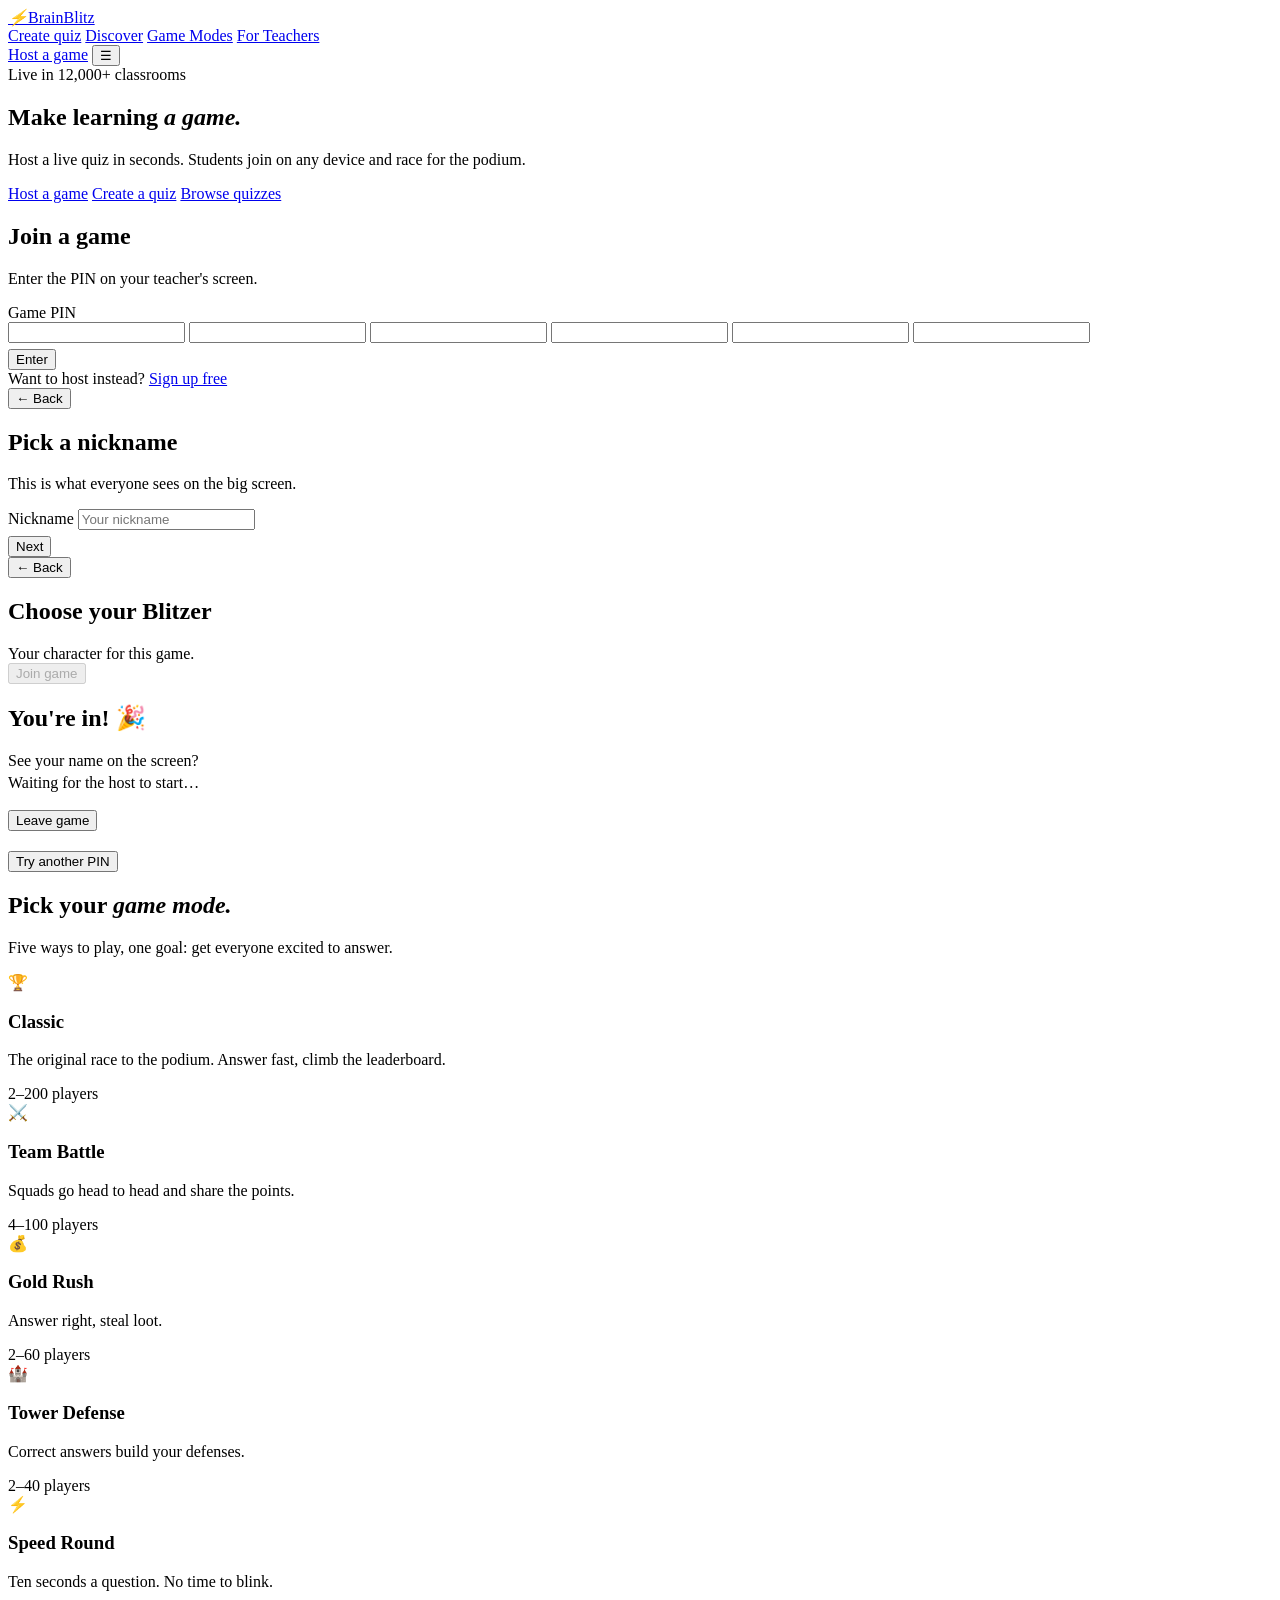
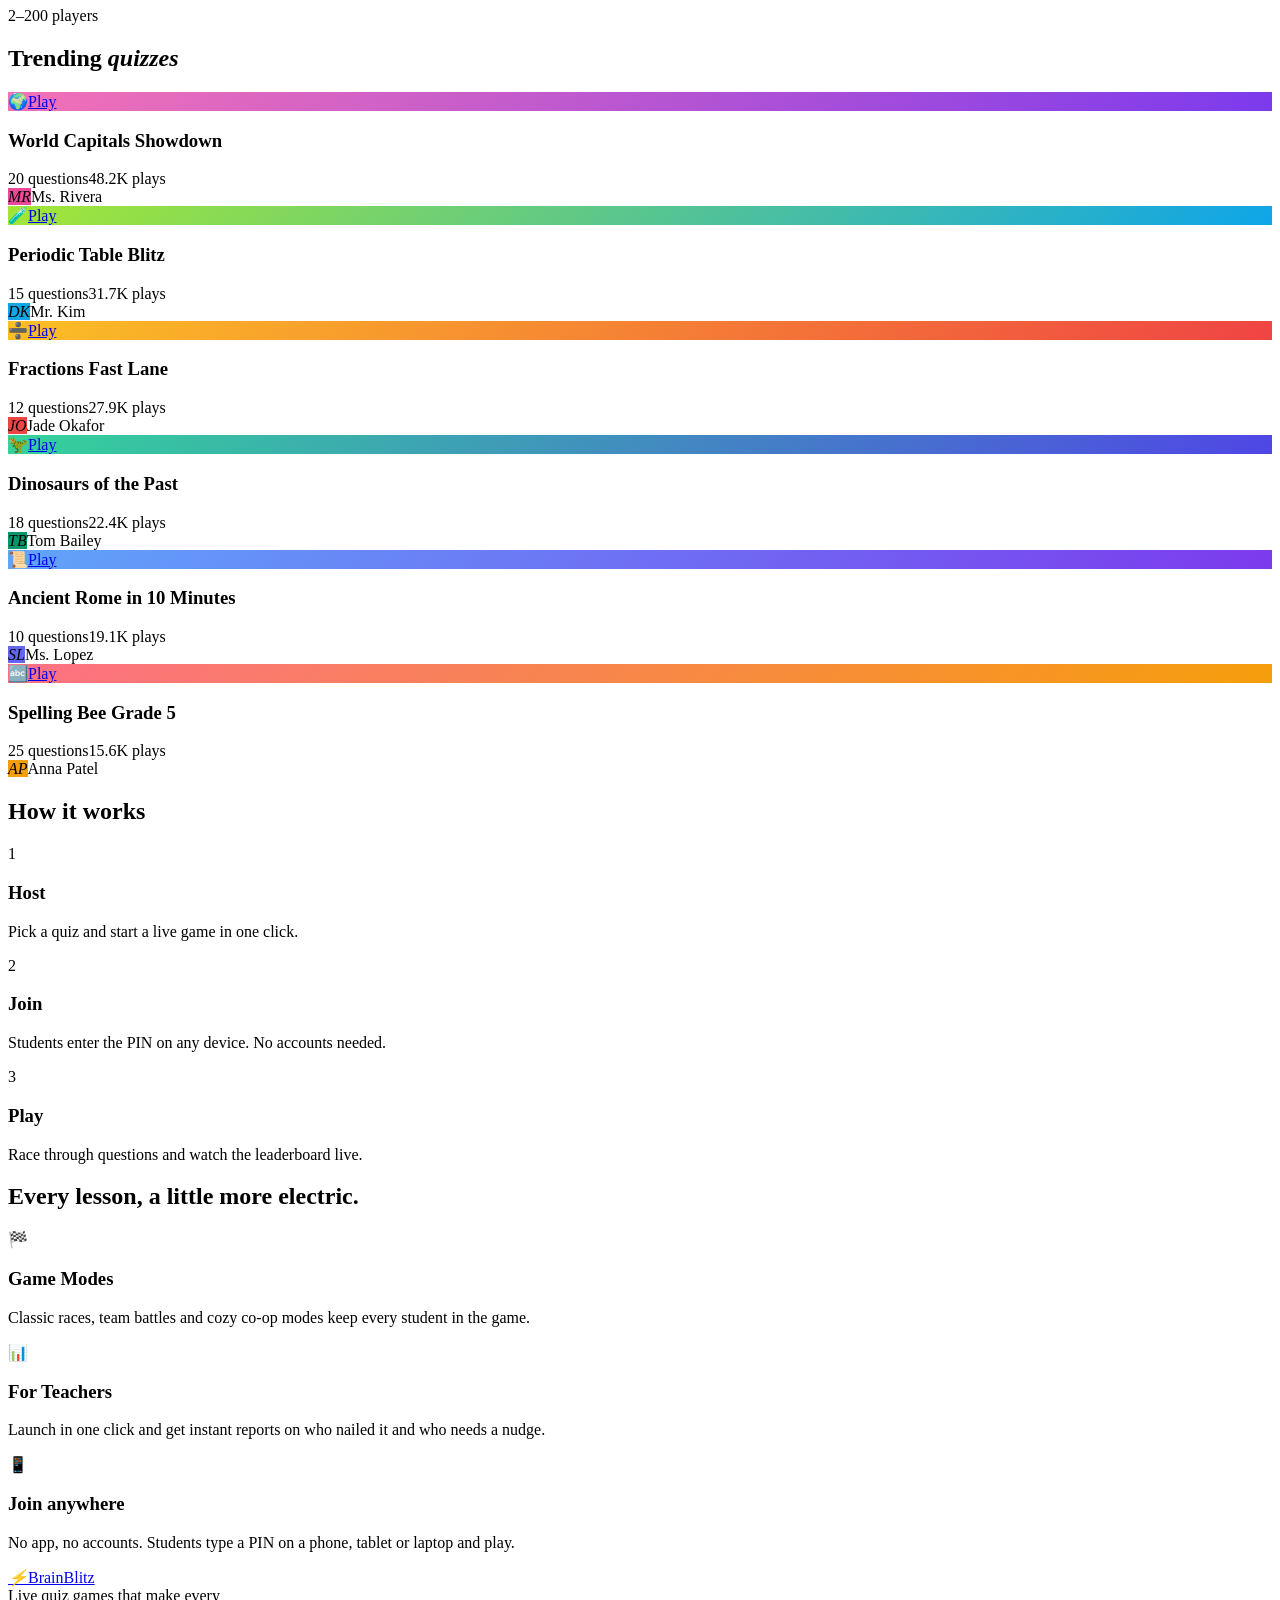
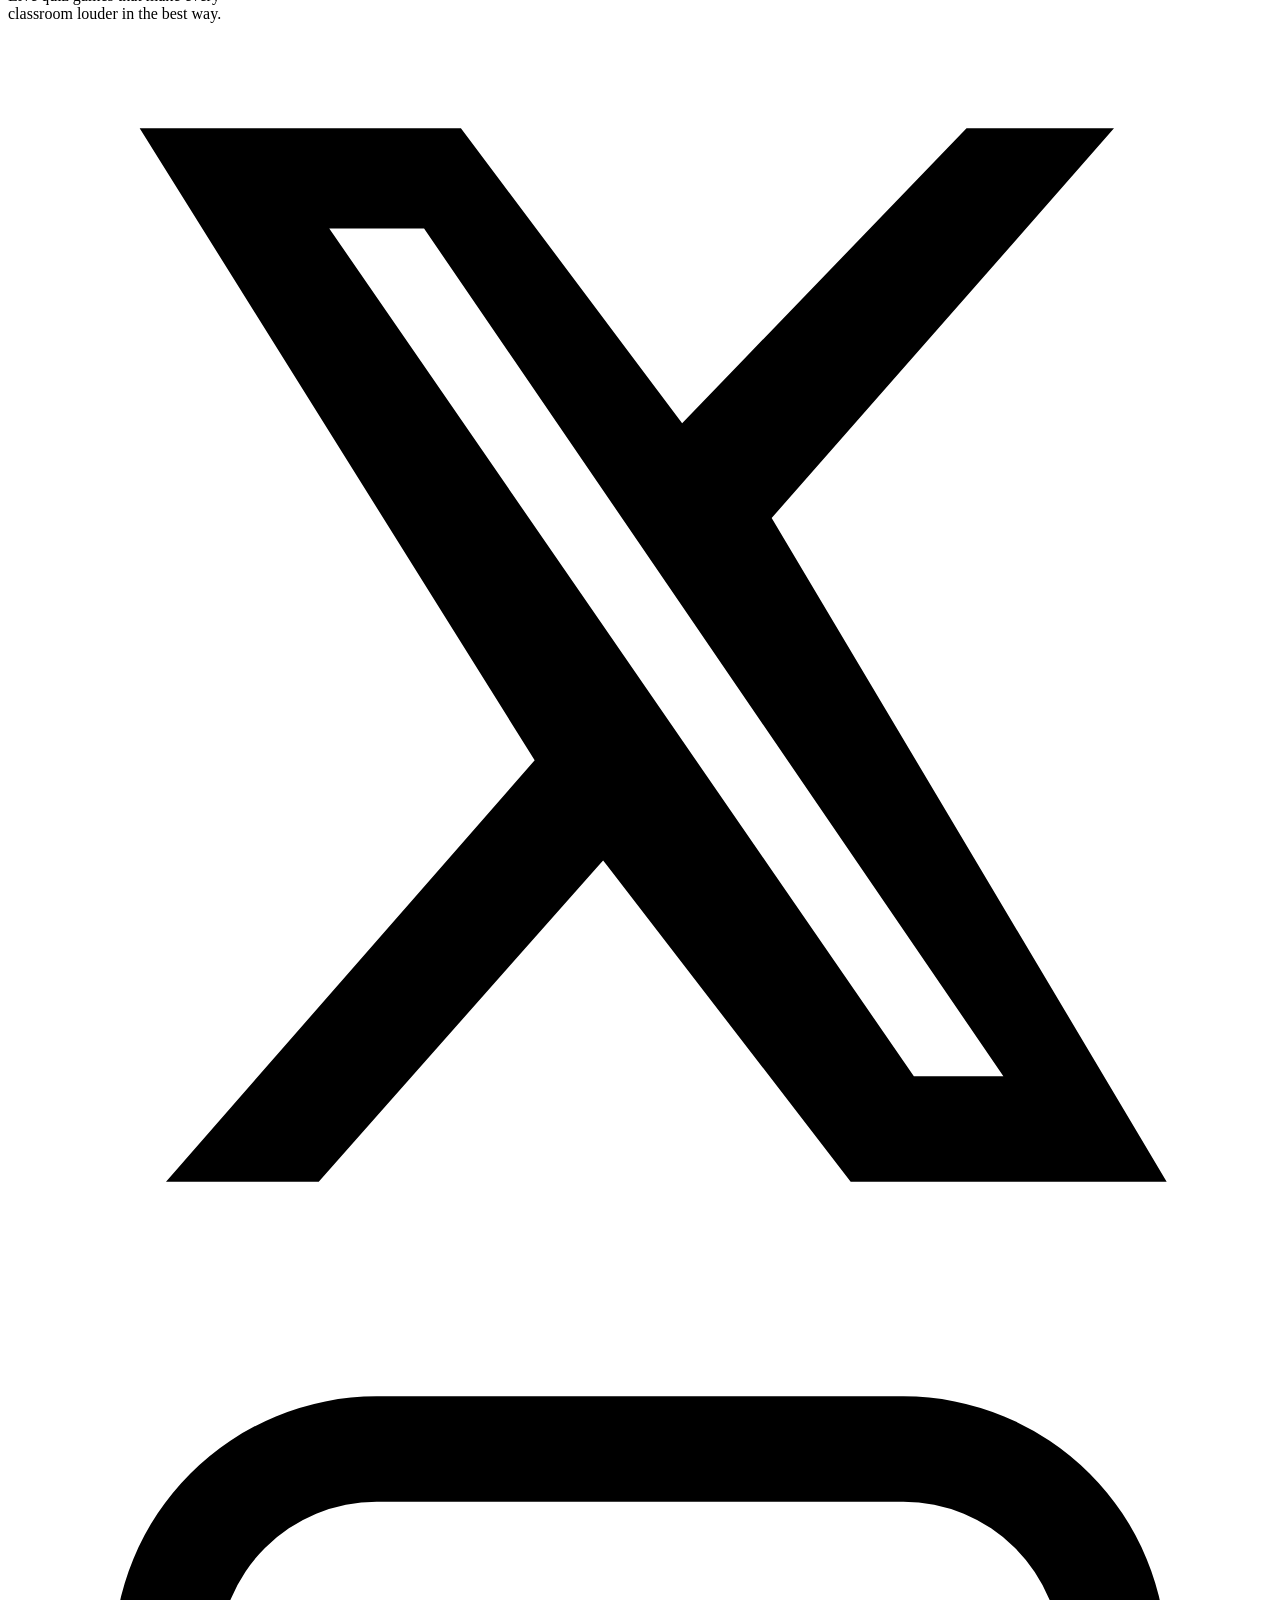
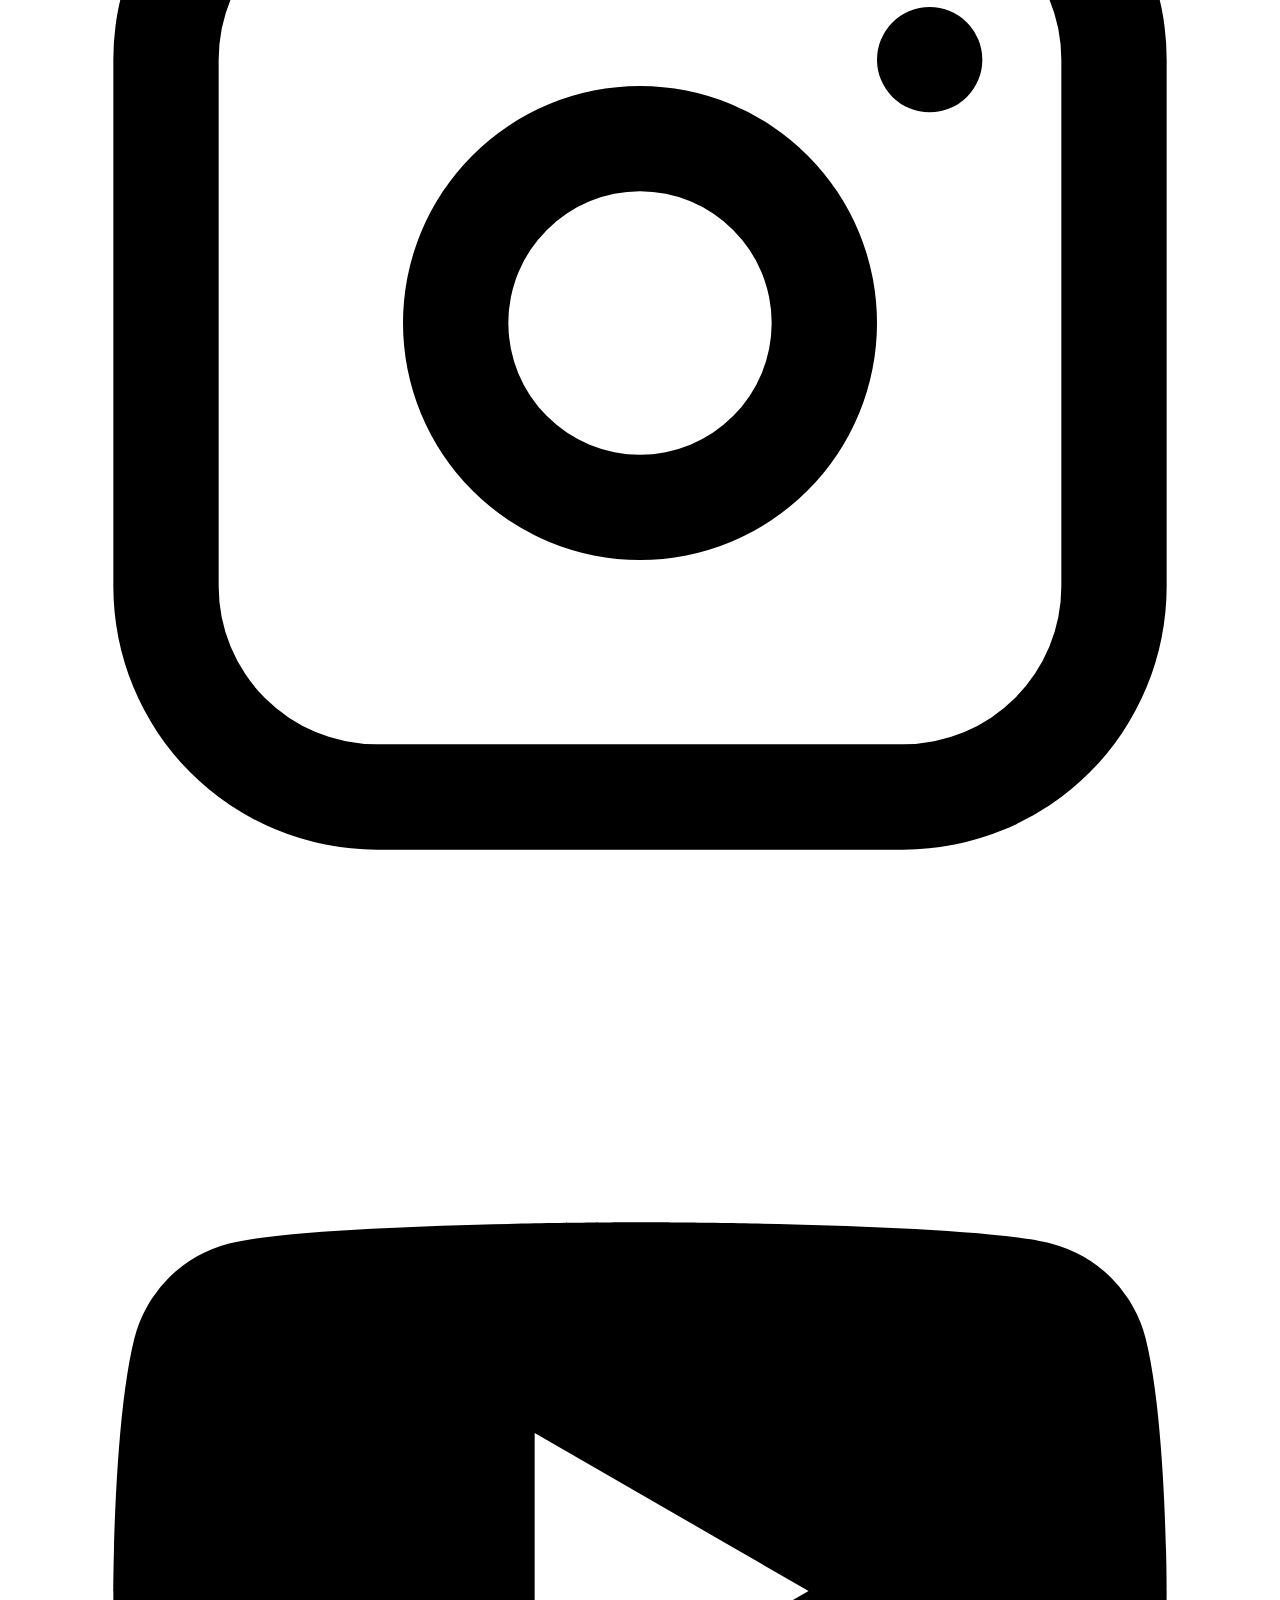
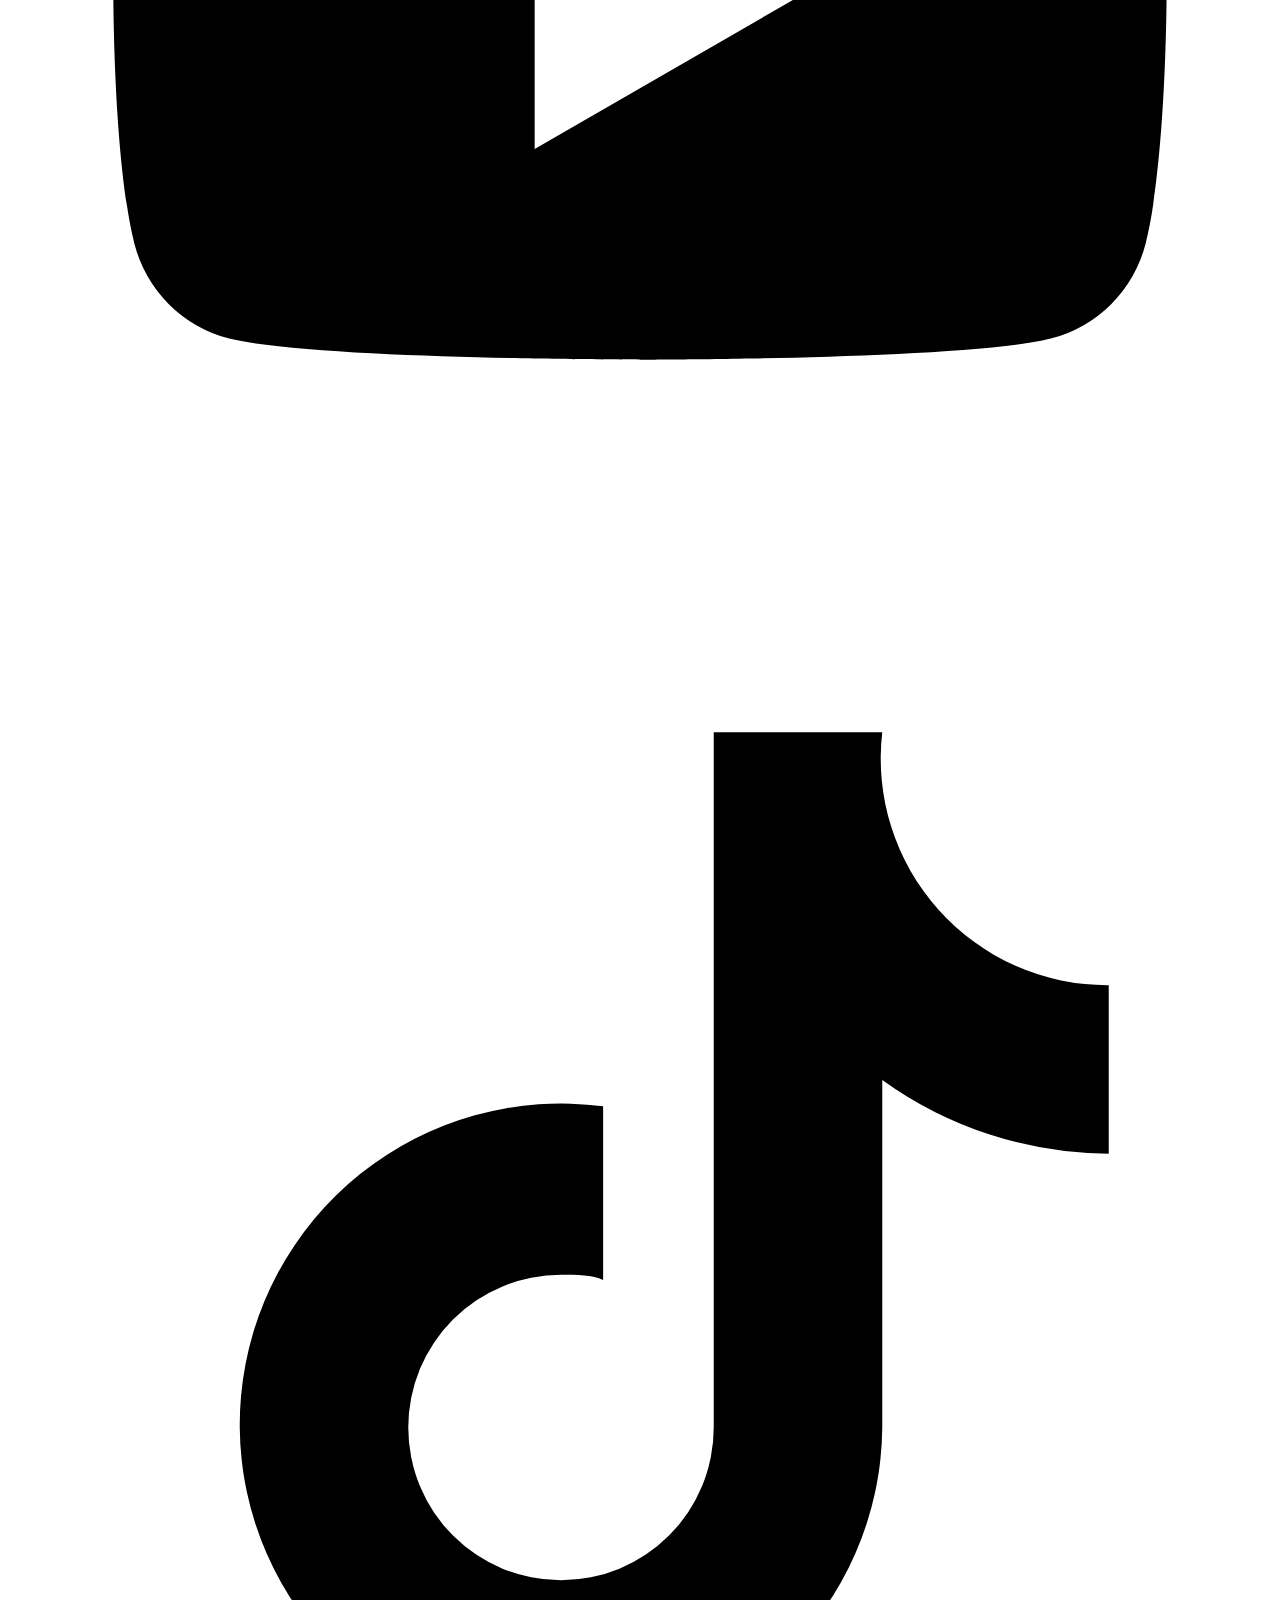
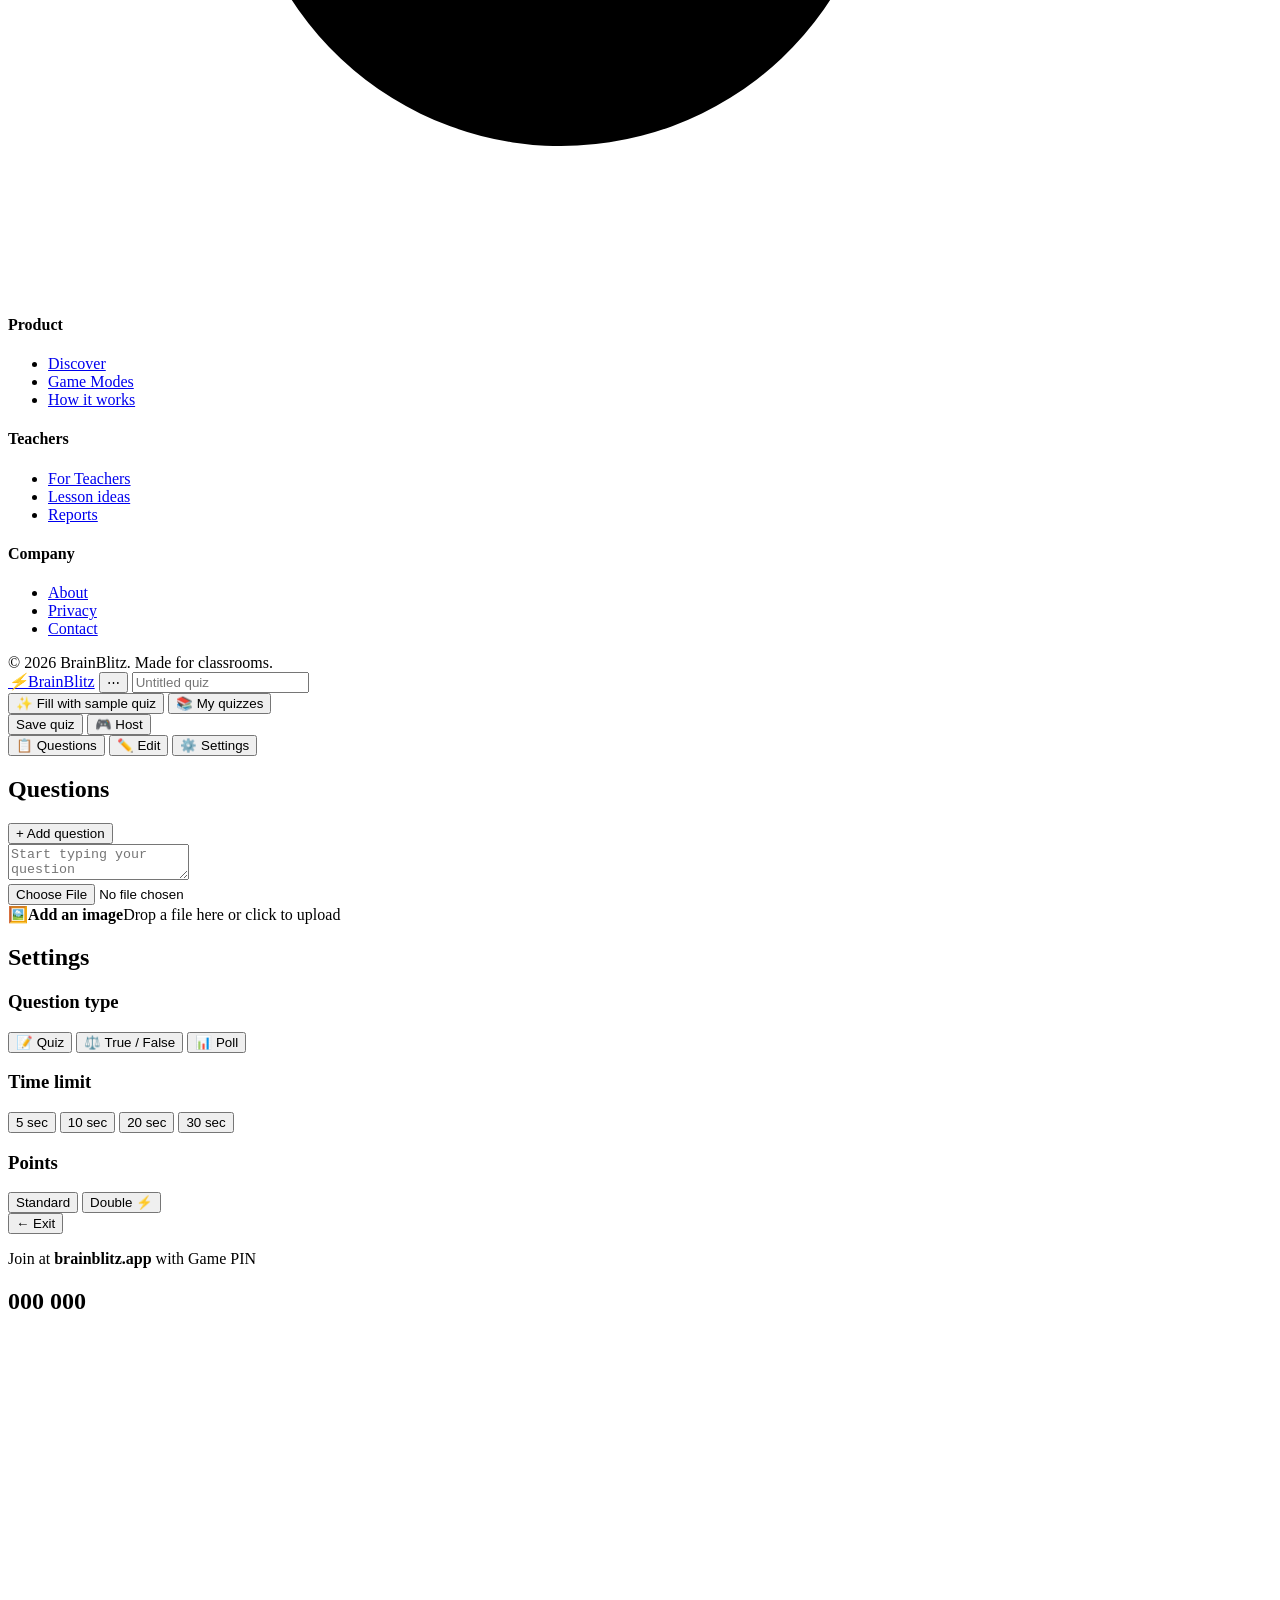
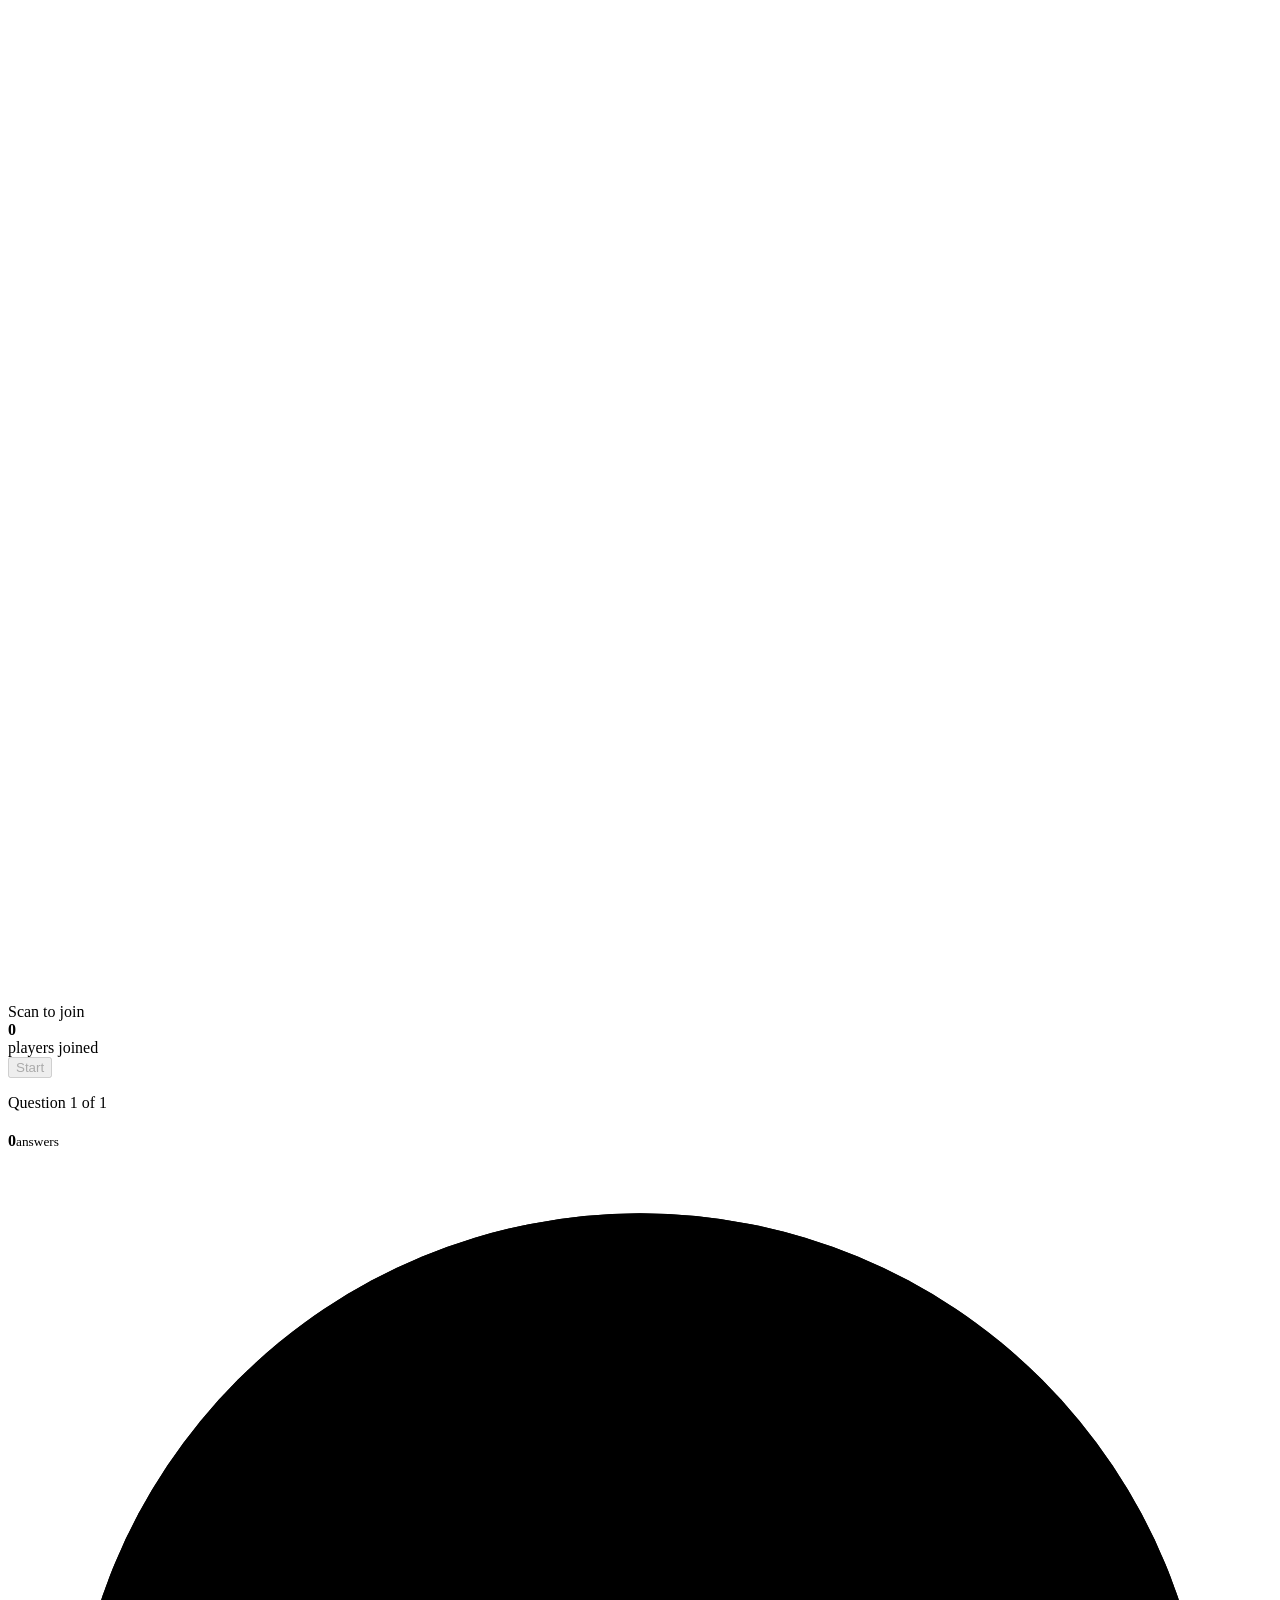
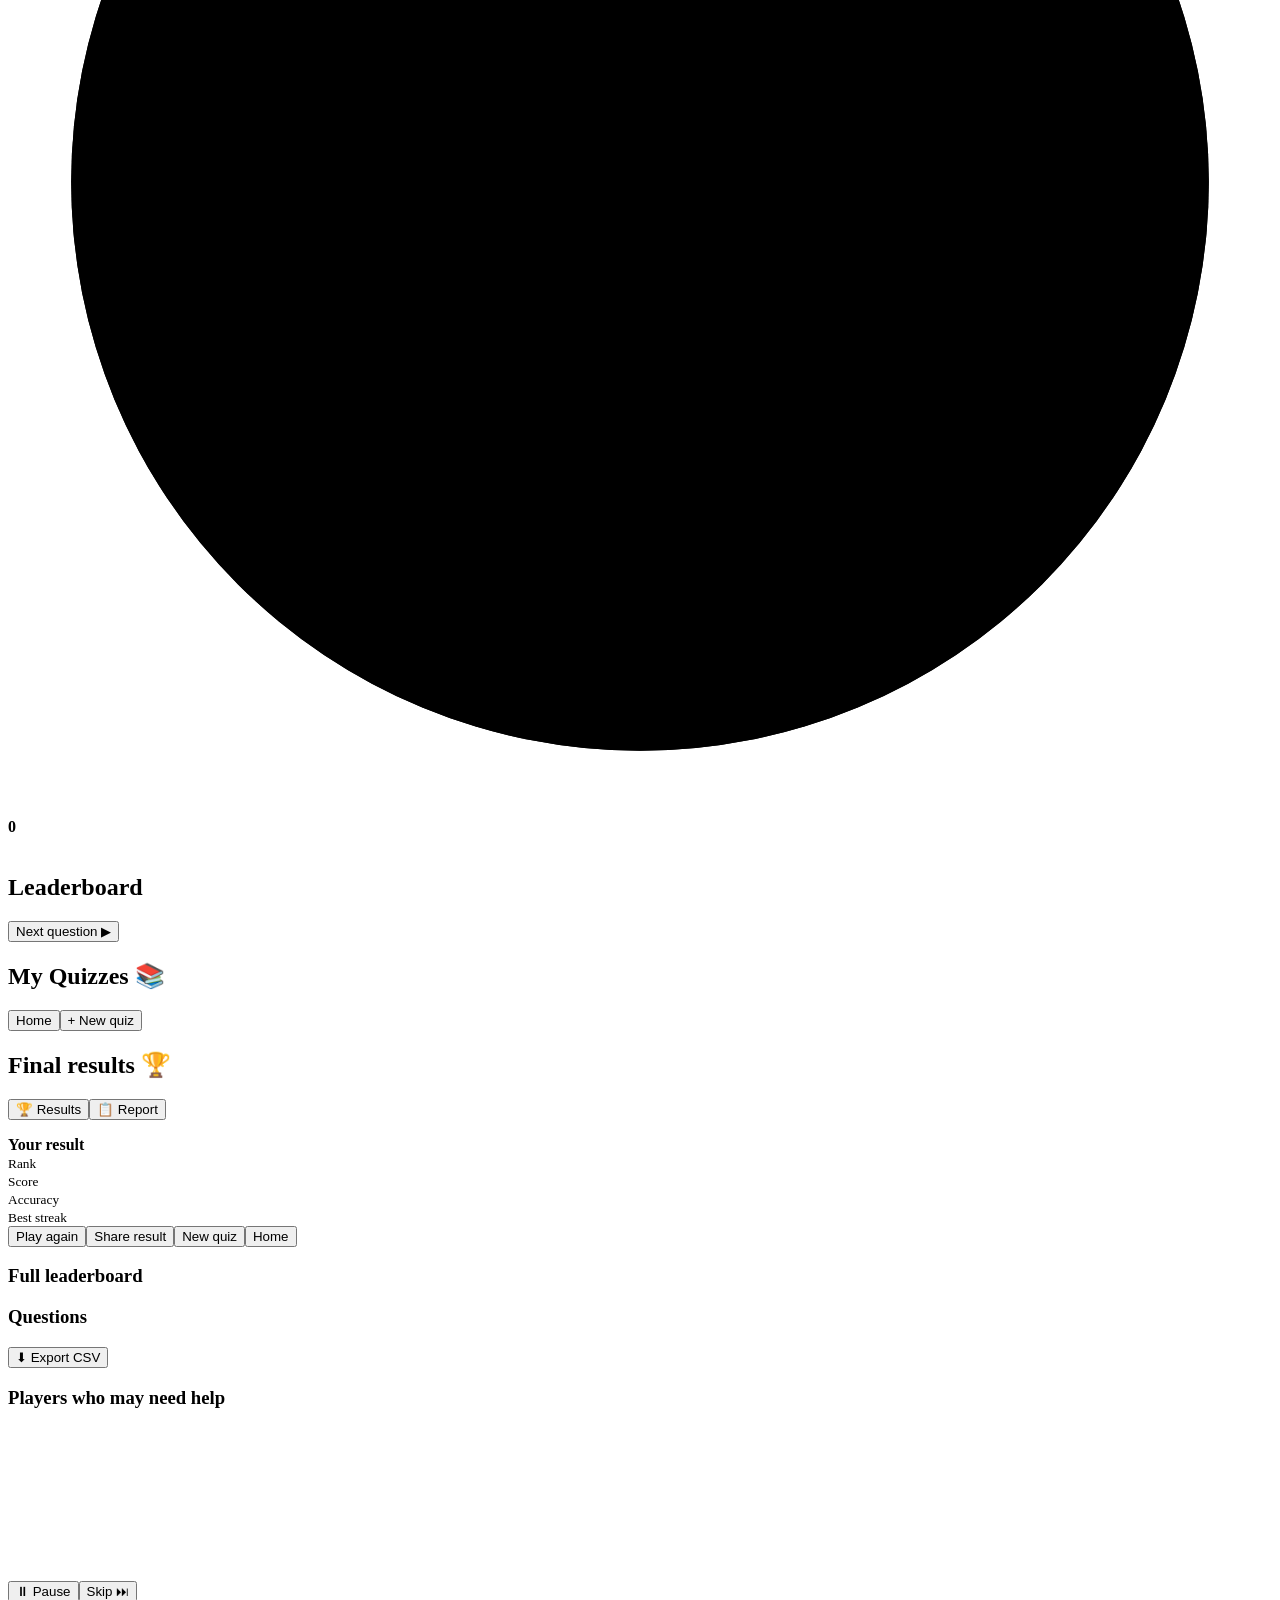
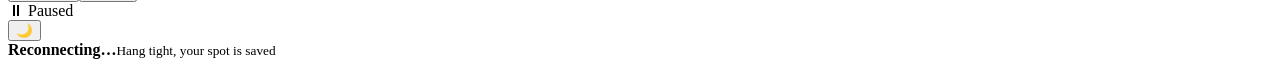
==== index.html @ 6a8add6c "Add files via upload" ====
<!DOCTYPE html>
<html lang="en">
<head>
<meta charset="UTF-8">
<meta name="viewport" content="width=device-width, initial-scale=1, viewport-fit=cover">
<title>BrainBlitz — Make learning a game</title>
<link rel="preconnect" href="https://fonts.googleapis.com">
<link rel="preconnect" href="https://fonts.gstatic.com" crossorigin>
<link href="https://fonts.googleapis.com/css2?family=Bricolage+Grotesque:opsz,wght@12..96,600;12..96,800&family=Plus+Jakarta+Sans:wght@400;500;600;700&display=swap" rel="stylesheet">
<meta name="description" content="BrainBlitz: host live quiz games. Students join on any device and race for the podium.">
<meta name="theme-color" content="#7C3AED">
<meta property="og:title" content="BrainBlitz: make learning a game">
<meta property="og:description" content="Host a live quiz in seconds. Students join on any device.">
<link rel="icon" href="data:image/svg+xml,%3Csvg xmlns='http://www.w3.org/2000/svg' viewBox='0 0 100 100'%3E%3Crect width='100' height='100' rx='24' fill='%237C3AED'/%3E%3Ctext x='50' y='70' font-size='62' text-anchor='middle'%3E%E2%9A%A1%3C/text%3E%3C/svg%3E">
<script src="assets/js/theme-init.js"></script>
<link rel="stylesheet" href="assets/css/styles.css">
</head>
<body data-state="home">
<div data-screen="home">

<header>
  <nav class="nav" aria-label="Main">
    <a href="#" class="logo"><i>⚡</i>BrainBlitz</a>
    <div class="links" id="navLinks">
      <a href="#" id="createNav">Create quiz</a>
      <a href="#discover">Discover</a>
      <a href="#modes">Game Modes</a>
      <a href="#teachers">For Teachers</a>
    </div>
    <a href="#" class="btn lime" id="hostNav">Host a game</a>
    <button class="menu-btn" id="navBtn" type="button" aria-label="Open menu" aria-expanded="false" aria-controls="navLinks">☰</button>
  </nav>
</header>

<main>
<section class="hero">
  <div class="blob b1"></div><div class="blob b2"></div><div class="grain"></div>
  <div class="wrap">
    <div>
      <span class="pill"><b></b>Live in 12,000+ classrooms</span>
      <h1>Make learning <em>a game.</em></h1>
      <p class="lede">Host a live quiz in seconds. Students join on any device and race for the podium.</p>
      <div class="cta">
        <a href="#" class="btn lime lg" id="hostHero">Host a game</a>
        <a href="#" class="btn ghost lg" id="createHero">Create a quiz</a>
        <a href="#discover" class="btn ghost lg">Browse quizzes</a>
      </div>
    </div>

    <div class="card join">
      <div class="vp" id="vp"><div class="track" id="track">

        <div class="stp">
          <h2>Join a game</h2>
          <p>Enter the PIN on your teacher's screen.</p>
          <label for="p0">Game PIN</label>
          <div class="pins" id="pins" role="group" aria-label="6-digit game PIN">
            <input class="pinbox" id="p0" data-f inputmode="numeric" maxlength="1" autocomplete="off" aria-label="Digit 1">
            <input class="pinbox" inputmode="numeric" maxlength="1" autocomplete="off" aria-label="Digit 2">
            <input class="pinbox" inputmode="numeric" maxlength="1" autocomplete="off" aria-label="Digit 3">
            <input class="pinbox" inputmode="numeric" maxlength="1" autocomplete="off" aria-label="Digit 4">
            <input class="pinbox" inputmode="numeric" maxlength="1" autocomplete="off" aria-label="Digit 5">
            <input class="pinbox" inputmode="numeric" maxlength="1" autocomplete="off" aria-label="Digit 6">
          </div>
          <div class="msg" id="msg" role="status"></div>
          <button class="btn lg" id="enter" type="button" style="margin-top:6px">Enter</button>
          <div class="hint">Want to host instead? <a href="#teachers">Sign up free</a></div>
        </div>

        <div class="stp">
          <button class="back" type="button" data-back="0">← Back</button>
          <h2>Pick a nickname</h2>
          <p>This is what everyone sees on the big screen.</p>
          <label for="nick">Nickname</label>
          <input class="nick" id="nick" data-f maxlength="14" placeholder="Your nickname" autocomplete="off">
          <div class="msg" id="nmsg" role="status"></div>
          <button class="btn lg" id="nickGo" type="button" style="margin-top:6px">Next</button>
        </div>

        <div class="stp">
          <button class="back" type="button" data-back="1">← Back</button>
          <h2>Choose your Blitzer</h2>
          <p style="margin-bottom:0">Your character for this game.</p>
          <div class="grid12" id="grid" role="radiogroup" aria-label="Blitzers"></div>
          <div class="chosen" id="chosen"></div>
          <button class="btn lg" id="joinGo" type="button" disabled>Join game</button>
        </div>

        <div class="stp wait">
          <div class="wav" id="wAv"></div>
          <h2>You're in! 🎉</h2>
          <p style="margin:6px 0 4px">See your name on the screen?</p>
          <div class="chip" id="wName"></div>
          <div class="wtxt">Waiting for the host to start…</div>
          <button class="back" type="button" id="leave" style="margin-top:18px">Leave game</button>
        </div>

        <div class="stp state" id="stState">
          <div class="sti" id="stIc" aria-hidden="true"></div>
          <h2 id="stT"></h2>
          <p id="stP"></p>
          <button class="btn lg" id="stBack" type="button" data-f>Try another PIN</button>
        </div>

      </div></div>
    </div>
  </div>
</section>

<section class="modes" id="modes">
  <div class="in">
    <h2>Pick your <em>game mode.</em></h2>
    <p class="sub">Five ways to play, one goal: get everyone excited to answer.</p>
    <div class="bento">
      <article class="tile t-classic" tabindex="0"><span class="emo">🏆</span><h3>Classic</h3><p>The original race to the podium. Answer fast, climb the leaderboard.</p><span class="tag">2–200 players</span></article>
      <article class="tile t-team" tabindex="0"><span class="emo">⚔️</span><h3>Team Battle</h3><p>Squads go head to head and share the points.</p><span class="tag">4–100 players</span></article>
      <article class="tile t-gold" tabindex="0"><span class="emo">💰</span><h3>Gold Rush</h3><p>Answer right, steal loot.</p><span class="tag">2–60 players</span></article>
      <article class="tile t-tower" tabindex="0"><span class="emo">🏰</span><h3>Tower Defense</h3><p>Correct answers build your defenses.</p><span class="tag">2–40 players</span></article>
      <article class="tile t-speed" tabindex="0"><span class="emo">⚡</span><h3>Speed Round</h3><p>Ten seconds a question. No time to blink.</p><span class="tag">2–200 players</span></article>
    </div>
  </div>
</section>

<section class="trend" id="discover">
  <div class="head"><h2>Trending <em>quizzes</em></h2></div>
  <div class="rail is-loading" id="rail" tabindex="0" aria-label="Trending quizzes" aria-busy="true">
    <article class="qc sk" aria-hidden="true"><div class="cover"></div><div class="qb"><i class="l1"></i><i class="l2"></i><i class="l3"></i><div class="l4"><b></b><u></u></div></div></article><article class="qc sk" aria-hidden="true"><div class="cover"></div><div class="qb"><i class="l1"></i><i class="l2"></i><i class="l3"></i><div class="l4"><b></b><u></u></div></div></article><article class="qc sk" aria-hidden="true"><div class="cover"></div><div class="qb"><i class="l1"></i><i class="l2"></i><i class="l3"></i><div class="l4"><b></b><u></u></div></div></article><article class="qc sk" aria-hidden="true"><div class="cover"></div><div class="qb"><i class="l1"></i><i class="l2"></i><i class="l3"></i><div class="l4"><b></b><u></u></div></div></article>
    <article class="qc"><div class="cover" style="background:linear-gradient(135deg,#F472B6,#7C3AED)"><span>🌍</span><a href="#" class="btn lime">Play</a></div><div class="qb"><h3>World Capitals Showdown</h3><div class="meta"><span>20 questions</span><span>48.2K plays</span></div><div class="by"><i class="av" style="background:#EC4899">MR</i>Ms. Rivera</div></div></article>
    <article class="qc"><div class="cover" style="background:linear-gradient(135deg,#A3E635,#0EA5E9)"><span>🧪</span><a href="#" class="btn lime">Play</a></div><div class="qb"><h3>Periodic Table Blitz</h3><div class="meta"><span>15 questions</span><span>31.7K plays</span></div><div class="by"><i class="av" style="background:#0EA5E9">DK</i>Mr. Kim</div></div></article>
    <article class="qc"><div class="cover" style="background:linear-gradient(135deg,#FBBF24,#EF4444)"><span>➗</span><a href="#" class="btn lime">Play</a></div><div class="qb"><h3>Fractions Fast Lane</h3><div class="meta"><span>12 questions</span><span>27.9K plays</span></div><div class="by"><i class="av" style="background:#EF4444">JO</i>Jade Okafor</div></div></article>
    <article class="qc"><div class="cover" style="background:linear-gradient(135deg,#34D399,#4F46E5)"><span>🦖</span><a href="#" class="btn lime">Play</a></div><div class="qb"><h3>Dinosaurs of the Past</h3><div class="meta"><span>18 questions</span><span>22.4K plays</span></div><div class="by"><i class="av" style="background:#059669">TB</i>Tom Bailey</div></div></article>
    <article class="qc"><div class="cover" style="background:linear-gradient(135deg,#60A5FA,#7C3AED)"><span>📜</span><a href="#" class="btn lime">Play</a></div><div class="qb"><h3>Ancient Rome in 10 Minutes</h3><div class="meta"><span>10 questions</span><span>19.1K plays</span></div><div class="by"><i class="av" style="background:#6366F1">SL</i>Ms. Lopez</div></div></article>
    <article class="qc"><div class="cover" style="background:linear-gradient(135deg,#FB7185,#F59E0B)"><span>🔤</span><a href="#" class="btn lime">Play</a></div><div class="qb"><h3>Spelling Bee Grade 5</h3><div class="meta"><span>25 questions</span><span>15.6K plays</span></div><div class="by"><i class="av" style="background:#F59E0B">AP</i>Anna Patel</div></div></article>
  </div>
</section>

<section class="how" id="how">
  <div class="in">
    <h2>How it works</h2>
    <div class="steps">
      <div class="step"><div class="num">1</div><div><h3>Host</h3><p>Pick a quiz and start a live game in one click.</p></div></div>
      <div class="step"><div class="num">2</div><div><h3>Join</h3><p>Students enter the PIN on any device. No accounts needed.</p></div></div>
      <div class="step"><div class="num">3</div><div><h3>Play</h3><p>Race through questions and watch the leaderboard live.</p></div></div>
    </div>
  </div>
</section>

<section class="f" id="why">
  <div class="in">
    <h2>Every lesson, a little more electric.</h2>
    <div class="grid">
      <article class="fc"><div class="ic">🏁</div><h3>Game Modes</h3><p>Classic races, team battles and cozy co-op modes keep every student in the game.</p></article>
      <article class="fc" id="teachers"><div class="ic">📊</div><h3>For Teachers</h3><p>Launch in one click and get instant reports on who nailed it and who needs a nudge.</p></article>
      <article class="fc"><div class="ic">📱</div><h3>Join anywhere</h3><p>No app, no accounts. Students type a PIN on a phone, tablet or laptop and play.</p></article>
    </div>
  </div>
</section>
</main>
<footer>
  <div class="fin">
    <div>
      <a href="#" class="logo"><i>⚡</i>BrainBlitz</a>
      <p style="margin:0;max-width:30ch">Live quiz games that make every classroom louder in the best way.</p>
      <div class="soc">
        <a href="#" aria-label="X"><svg viewBox="0 0 24 24"><path d="M18.2 2H21l-6.5 7.4L22 22h-6l-4.7-6.1L5.9 22H3l7-8L2.5 2h6.1l4.2 5.6L18.2 2zm-1 18h1.7L7.9 3.9H6.1L17.2 20z"/></svg></a>
        <a href="#" aria-label="Instagram"><svg viewBox="0 0 24 24"><path d="M7 2h10a5 5 0 015 5v10a5 5 0 01-5 5H7a5 5 0 01-5-5V7a5 5 0 015-5zm0 2a3 3 0 00-3 3v10a3 3 0 003 3h10a3 3 0 003-3V7a3 3 0 00-3-3H7zm5 3.5a4.5 4.5 0 110 9 4.5 4.5 0 010-9zm0 2a2.5 2.5 0 100 5 2.5 2.5 0 000-5zM17.5 6a1 1 0 110 2 1 1 0 010-2z"/></svg></a>
        <a href="#" aria-label="YouTube"><svg viewBox="0 0 24 24"><path d="M21.6 7.2a2.5 2.5 0 00-1.8-1.8C18.2 5 12 5 12 5s-6.2 0-7.8.4A2.5 2.5 0 002.4 7.2C2 8.8 2 12 2 12s0 3.2.4 4.8a2.5 2.5 0 001.8 1.8C5.8 19 12 19 12 19s6.2 0 7.8-.4a2.5 2.5 0 001.8-1.8c.4-1.6.4-4.8.4-4.8s0-3.2-.4-4.8zM10 15V9l5.2 3L10 15z"/></svg></a>
        <a href="#" aria-label="TikTok"><svg viewBox="0 0 24 24"><path d="M16.6 2h-3.2v13.2a2.9 2.9 0 11-2.9-2.9c.3 0 .6 0 .8.1V9.1a6.1 6.1 0 105.3 6.1V8.6a7.4 7.4 0 004.3 1.4V6.8a4.3 4.3 0 01-4.3-4.8z"/></svg></a>
      </div>
    </div>
    <div><h4>Product</h4><ul><li><a href="#discover">Discover</a></li><li><a href="#modes">Game Modes</a></li><li><a href="#how">How it works</a></li></ul></div>
    <div><h4>Teachers</h4><ul><li><a href="#teachers">For Teachers</a></li><li><a href="#">Lesson ideas</a></li><li><a href="#">Reports</a></li></ul></div>
    <div><h4>Company</h4><ul><li><a href="#">About</a></li><li><a href="#">Privacy</a></li><li><a href="#">Contact</a></li></ul></div>
  </div>
  <div class="copy">© 2026 BrainBlitz. Made for classrooms.</div>
</footer>

</div>
<div data-screen="editor">
<div class="topw">
  <nav class="top" aria-label="Editor">
    <a href="#" class="logo" data-home aria-label="BrainBlitz home"><i>⚡</i><span>BrainBlitz</span></a>
    <button class="menu-btn" id="edBtn" type="button" aria-label="Open menu" aria-expanded="false" aria-controls="edMenu">⋯</button>
    <input id="title" class="ttl" placeholder="Untitled quiz" maxlength="60" aria-label="Quiz title">
    <div class="edmenu" id="edMenu">
    <button class="btn ghost" id="sample" type="button">✨ Fill with sample quiz</button>
    <button class="btn ghost" id="myq" type="button">📚 My quizzes</button>
    </div>
    <button class="btn lime" id="save" type="button">Save quiz</button>
    <button class="btn" id="host" type="button">🎮 Host</button>
  </nav>
</div>

<div class="etabs" id="etabs" role="tablist" aria-label="Editor sections">
  <button class="opt" role="tab" data-tab="list" aria-selected="false" type="button">📋 Questions</button>
  <button class="opt on" role="tab" data-tab="edit" aria-selected="true" type="button">✏️ Edit</button>
  <button class="opt" role="tab" data-tab="set" aria-selected="false" type="button">⚙️ Settings</button>
</div>

<main class="app" data-tab="edit">
  <aside class="side" aria-label="Questions">
    <div class="lh"><h2>Questions</h2><span id="count"></span></div>
    <ul class="list" id="list"></ul>
    <button class="btn lime" id="add" type="button">+ Add question</button>
  </aside>

  <section class="stage" aria-label="Question editor">
    <div class="qhead" id="qhead"></div>
    <div class="qcard">
      <textarea id="qtext" maxlength="120" placeholder="Start typing your question" aria-label="Question"></textarea>
      <div class="cnt" id="cnt"></div>
      <div class="media">
        <label class="drop" id="drop">
          <input type="file" id="file" accept="image/*" aria-label="Upload an image">
          <div id="ph">🖼️<b>Add an image</b><span>Drop a file here or click to upload</span></div>
          <img id="prev" alt="Question image" hidden>
        </label>
        <button class="rm" id="rm" type="button" hidden aria-label="Remove image">Remove</button>
      </div>
    </div>
    <div class="ehint" id="hint" role="status" hidden></div>
    <div class="answers" id="answers"></div>
  </section>

  <aside class="set" aria-label="Question settings">
    <h2>Settings</h2>
    <h3>Question type</h3>
    <div class="types">
      <button class="opt" data-type="quiz" type="button">📝 Quiz</button>
      <button class="opt" data-type="tf" type="button">⚖️ True / False</button>
      <button class="opt" data-type="poll" type="button">📊 Poll</button>
    </div>
    <h3>Time limit</h3>
    <div class="chips">
      <button class="opt" data-time="5" type="button">5 sec</button>
      <button class="opt" data-time="10" type="button">10 sec</button>
      <button class="opt" data-time="20" type="button">20 sec</button>
      <button class="opt" data-time="30" type="button">30 sec</button>
    </div>
    <h3>Points</h3>
    <div class="two-col">
      <button class="opt" data-pts="std" type="button">Standard</button>
      <button class="opt" data-pts="dbl" type="button">Double ⚡</button>
    </div>
    <p class="note" id="ptsNote" hidden>Polls don't award points.</p>
  </aside>
</main>
</div>
<section data-screen="lobby" class="lobby" aria-label="Game lobby">
  <button class="btn ghost lexit" id="lexit" type="button">← Exit</button>
  <p class="ljoin">Join at <b>brainblitz.app</b> with Game PIN</p>
  <h1 class="pin" id="pin" aria-live="polite">000 000</h1>
  <div class="lrow">
    <div class="qr"><svg viewBox="0 0 21 21" id="qr" shape-rendering="crispEdges" aria-label="QR code placeholder"></svg>Scan to join</div>
    <div class="count"><div><b id="pcnt">0</b></div><span id="cntlbl">players joined</span></div>
  </div>
  <div class="players" id="players" aria-live="polite"></div>
  <button class="btn lime start" id="start" type="button" disabled>Start</button>
  <p class="lhint" id="lhint"></p>
</section>
<section data-screen="question" class="qs" aria-label="Question">
  <div class="prog"><span id="ptxt">Question 1 of 1</span><i><u id="pbar"></u></i></div>
  <div class="qtop"><h2 id="qtext2"></h2></div>
  <div class="qmeta">
    <div class="qpill"><b id="acnt">0</b><small id="atot">answers</small></div>
    <div class="ring" id="ring" role="timer" aria-live="off"><svg viewBox="0 0 100 100"><circle class="bg" cx="50" cy="50" r="45"/><circle class="fg" id="fg" cx="50" cy="50" r="45"/></svg><b id="secs">0</b></div>
    <div class="qpill" style="visibility:hidden"><b>0</b></div>
  </div>
  <div class="tiles" id="tiles"></div>
  <div class="chart" id="chart"><div class="bars" id="bars"></div><p class="cnote" id="cnote"></p></div>
</section>
<section data-screen="feedback" class="fb" id="fb" role="status"><div><div class="fbh" id="fbh"></div><div class="fbp" id="fbp"></div><div class="fbs" id="fbs"></div></div></section>
<section data-screen="leaderboard" class="lbs" aria-label="Leaderboard"><h2 id="lbt">Leaderboard</h2><div class="lb" id="lb"></div><button class="btn lime start" id="next" type="button">Next question ▶</button></section>
<section data-screen="quizzes" class="mq" aria-label="My quizzes">
  <div class="mqh"><h2>My Quizzes 📚</h2><div><button class="btn ghost" id="mqHome" type="button">Home</button><button class="btn lime" id="mqNew" type="button">+ New quiz</button></div></div>
  <ul class="mql" id="mql"></ul>
</section>
<section data-screen="final" class="fnl" aria-label="Final results">
  <h2>Final results 🏆</h2>
  <div class="tabs" role="tablist"><button class="btn on" id="tabRes" type="button" role="tab" aria-selected="true">🏆 Results</button><button class="btn" id="tabRep" type="button" role="tab" aria-selected="false">📋 Report</button></div>
  <p class="drum" id="drum" aria-live="polite"></p>
  <div class="pod" id="pod"><div class="spot" id="spot"></div><div class="glow" id="glow"></div><div class="slots" id="slots"></div></div>
  <div class="after" id="after">
    <div class="rc">
      <div class="rch"><span id="rcav"></span><div><b>Your result</b><small id="rcsub"></small></div></div>
      <div class="rcs"><div><b id="s-rank"></b><small>Rank</small></div><div><b id="s-score"></b><small>Score</small></div><div><b id="s-acc"></b><small>Accuracy</small></div><div><b id="s-str"></b><small>Best streak</small></div></div>
      <div class="bdg" id="bdg"></div>
      <div class="fbtns"><button class="btn lime" id="again" type="button">Play again</button><button class="btn" id="share" type="button">Share result</button><button class="btn ghost" id="newquiz" type="button">New quiz</button><button class="btn ghost" id="tohome" type="button">Home</button></div>
    </div>
    <h3 class="fh">Full leaderboard</h3>
    <ol class="fl" id="fl"></ol>
  </div>
  <div class="rep-pane" id="repPane" role="tabpanel" aria-label="Host report">
    <div class="rsum" id="rsum"></div>
    <div class="rhead"><h3>Questions</h3><button class="btn lime" id="csv" type="button">⬇ Export CSV</button></div>
    <div id="rqs"></div>
    <h3 class="fh">Players who may need help</h3>
    <ul class="help" id="help"></ul>
  </div>
</section>
<canvas id="conf" aria-hidden="true"></canvas>
<div class="ctl" id="ctl"><button class="btn ghost" id="pause" type="button">⏸ Pause</button><button class="btn" id="skip" type="button">Skip ⏭</button></div>
<div class="pz" id="pz" role="status">⏸ Paused</div>
<button class="theme" id="theme" type="button" aria-label="Switch to light mode"><span aria-hidden="true">🌙</span></button>
<div class="recon" id="recon" role="status" aria-live="polite"><span class="spin" aria-hidden="true"></span><div><b id="reconT">Reconnecting…</b><small id="reconS">Hang tight, your spot is saved</small></div></div>
<div class="toast" id="toast" role="status"></div>



<script src="assets/js/join.js"></script>
<script src="assets/js/app.js"></script>
</body>
</html>
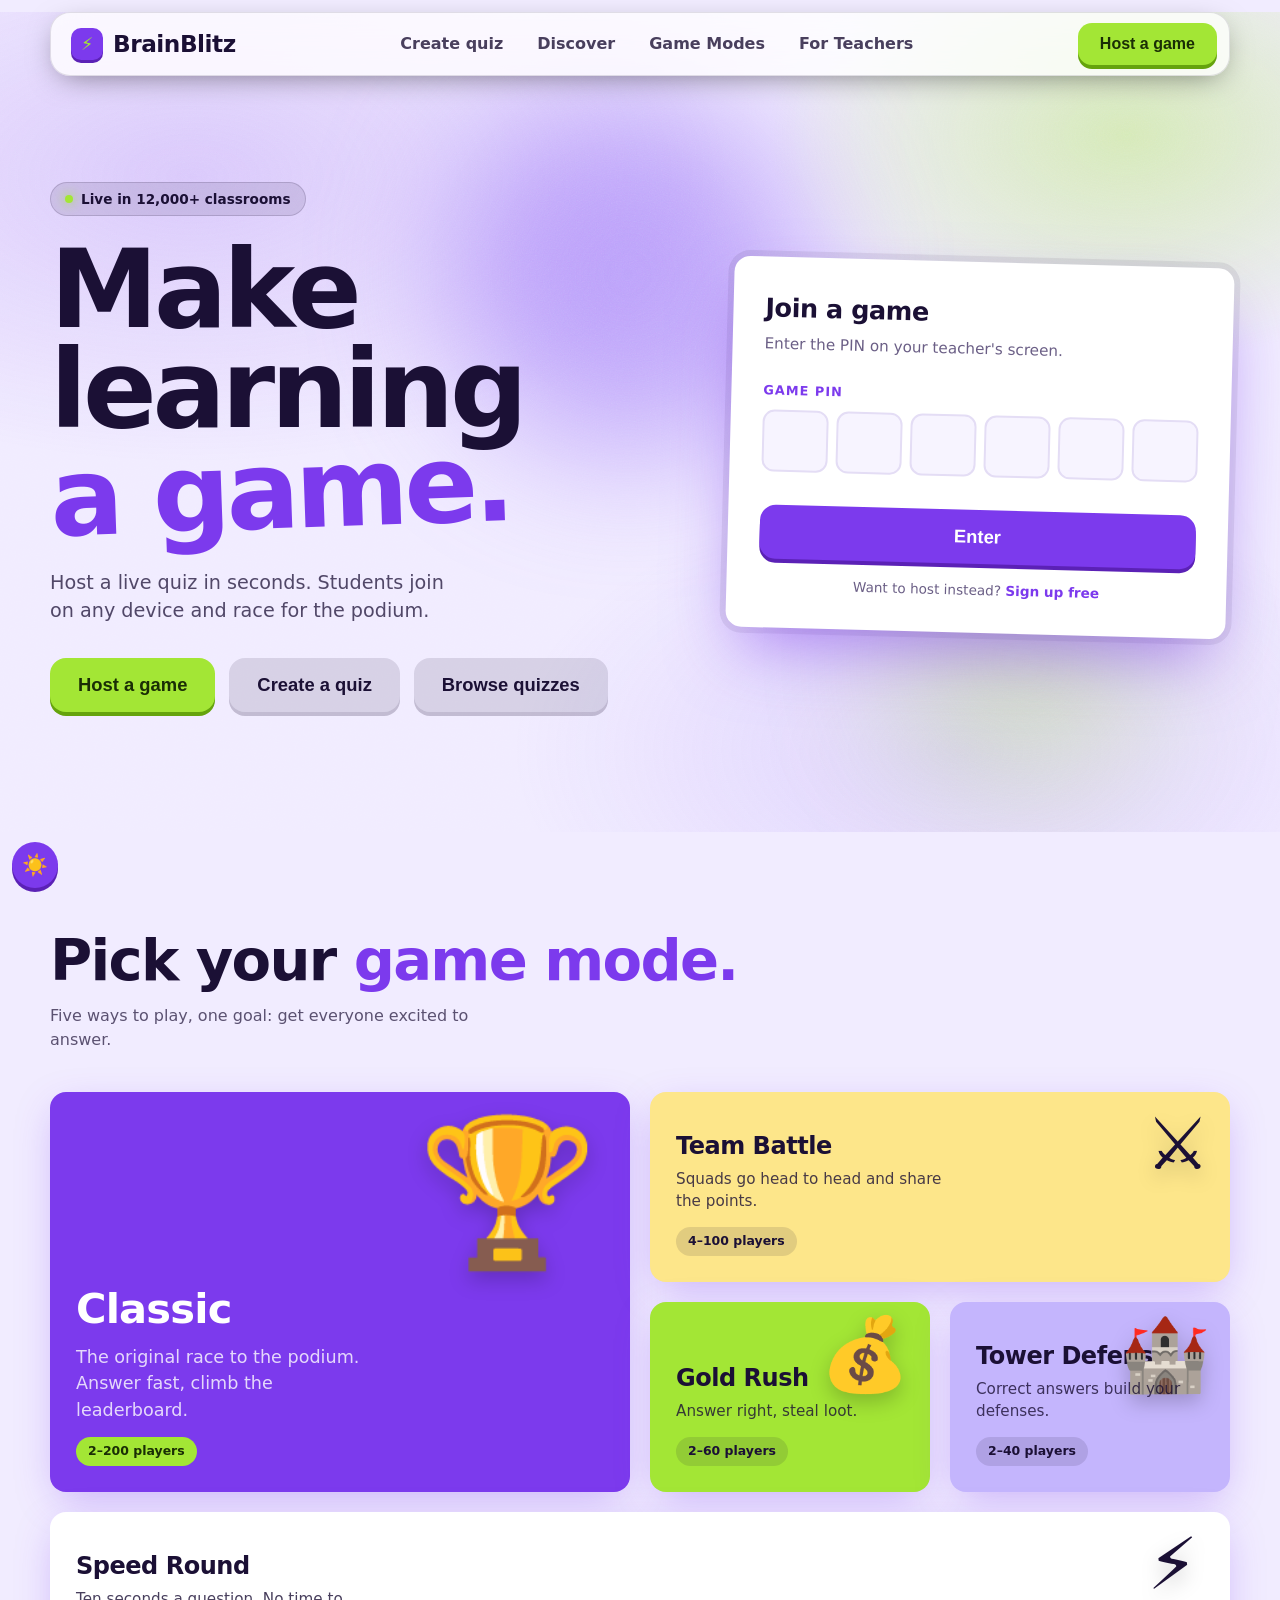
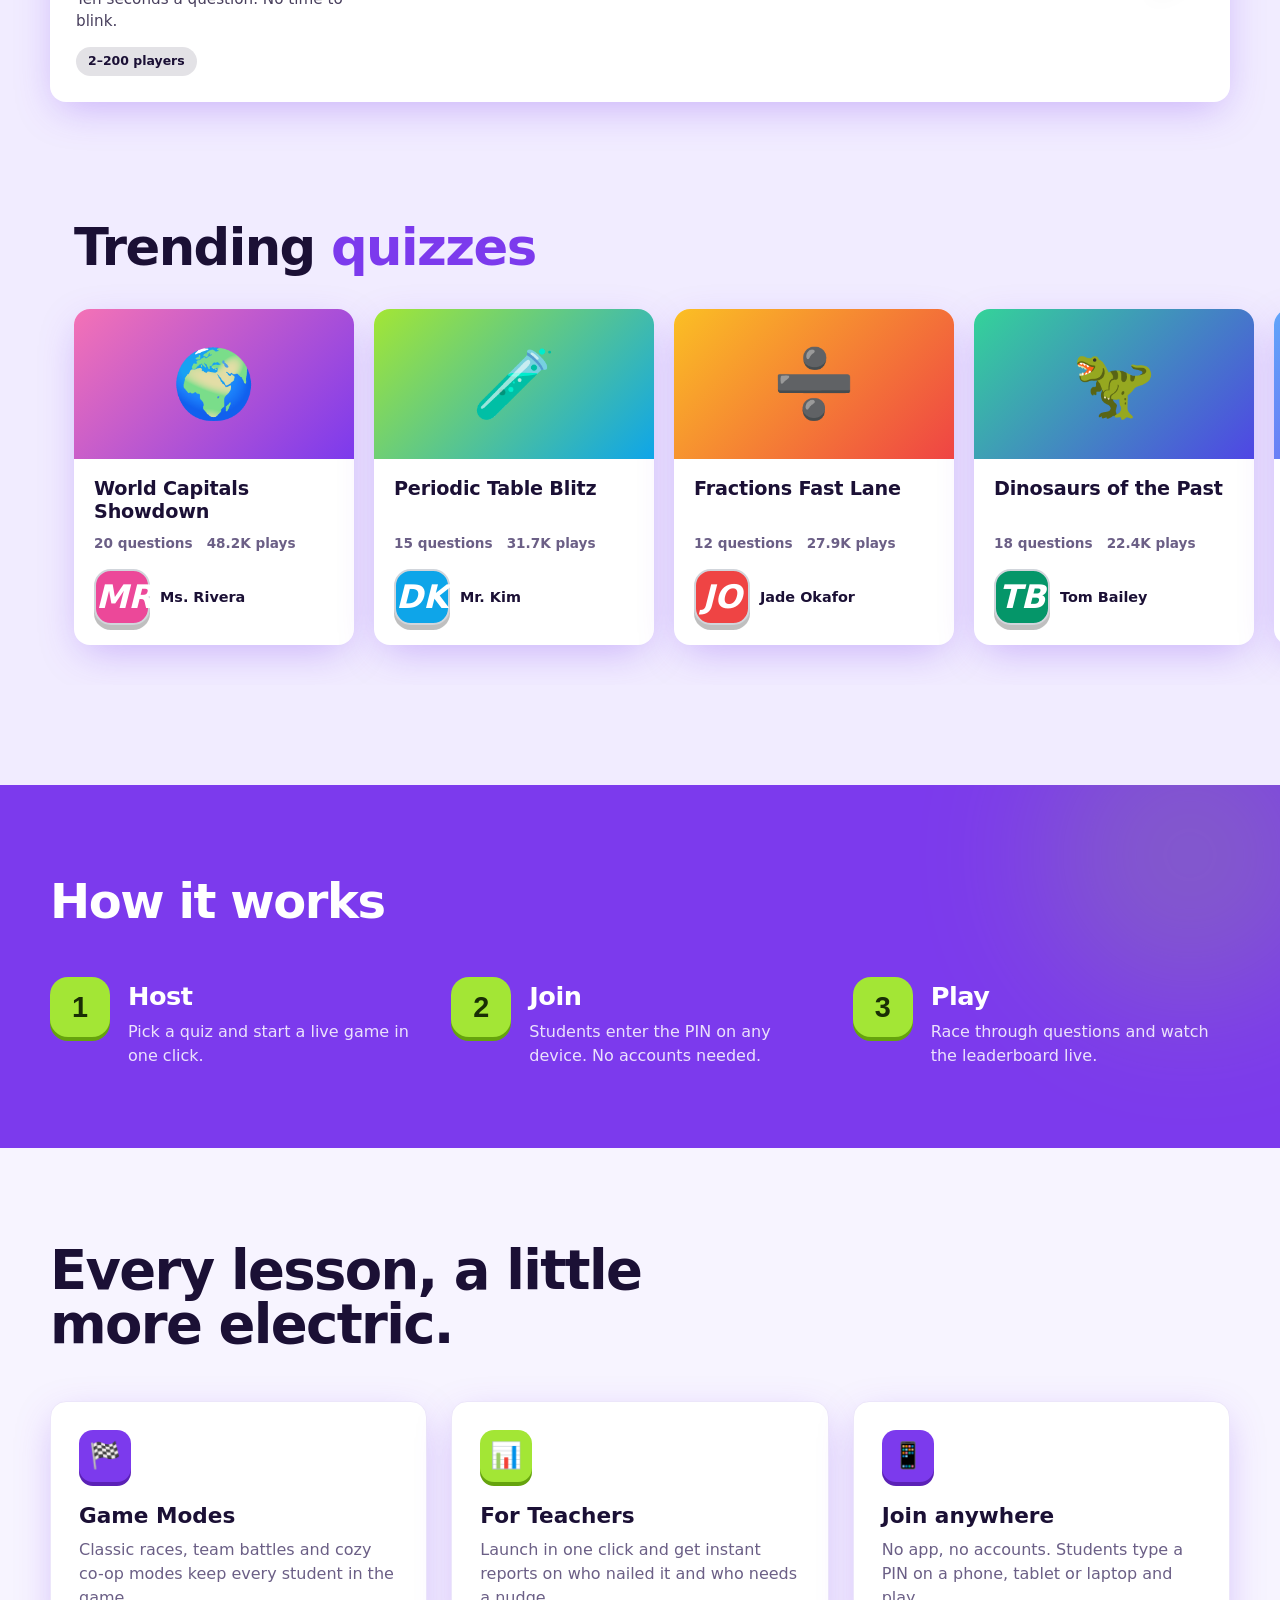
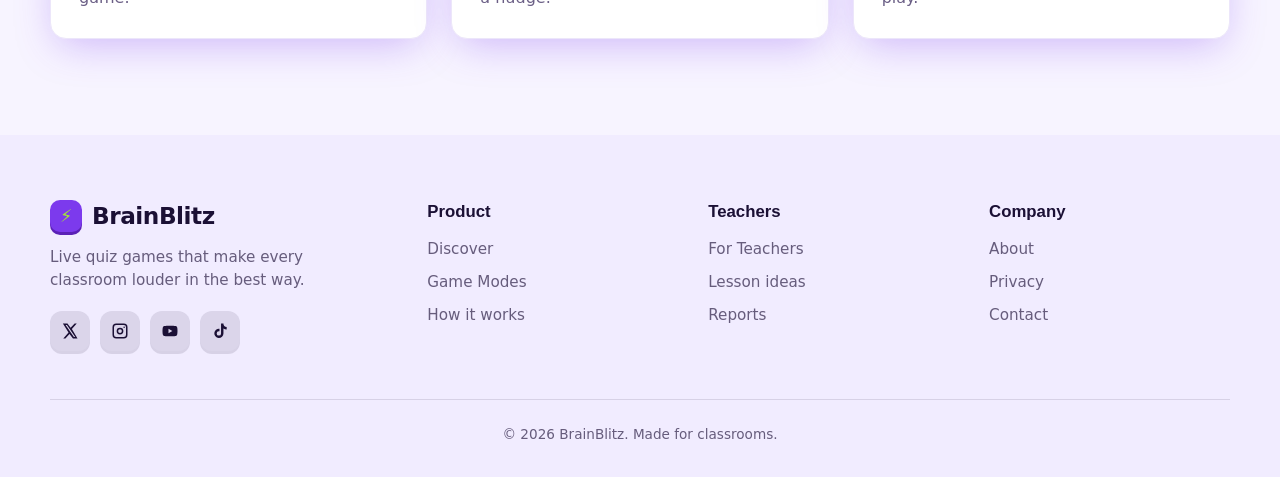
==== commit 9089cc07: "Add files via upload" ====
--- a/index.html
+++ b/index.html
@@ -12,8 +12,8 @@
 <meta property="og:title" content="BrainBlitz: make learning a game">
 <meta property="og:description" content="Host a live quiz in seconds. Students join on any device.">
 <link rel="icon" href="data:image/svg+xml,%3Csvg xmlns='http://www.w3.org/2000/svg' viewBox='0 0 100 100'%3E%3Crect width='100' height='100' rx='24' fill='%237C3AED'/%3E%3Ctext x='50' y='70' font-size='62' text-anchor='middle'%3E%E2%9A%A1%3C/text%3E%3C/svg%3E">
-<script src="assets/js/theme-init.js"></script>
-<link rel="stylesheet" href="assets/css/styles.css">
+<script src="theme-init.js"></script>
+<link rel="stylesheet" href="styles.css">
 </head>
 <body data-state="home">
 <div data-screen="home">
@@ -307,7 +307,7 @@
 
 
 
-<script src="assets/js/join.js"></script>
-<script src="assets/js/app.js"></script>
+<script src="join.js"></script>
+<script src="app.js"></script>
 </body>
 </html>
--- a/styles.css
+++ b/styles.css
@@ -0,0 +1,699 @@
+:root{
+  --violet:#7C3AED; --violet-d:#5B21B6; --lime:#A3E635; --lime-d:#65A30D;
+  --night:#120826; --w:255,255,255; --fg:#fff; --menu-bg:rgba(24,12,48,.96); --ink:#1B1035; --muted:#6B5F86;
+  --shadow:0 12px 40px -8px rgba(124,58,237,.35);
+  --spring:cubic-bezier(.34,1.56,.64,1);
+  box-sizing:border-box;
+  padding-top:env(safe-area-inset-top,0px);
+  padding-bottom:env(safe-area-inset-bottom,0px);
+}
+*,*::before,*::after{box-sizing:border-box}
+html{scroll-behavior:smooth;scroll-padding-top:90px}
+body{margin:0;font-family:'Plus Jakarta Sans',system-ui,sans-serif;background:var(--night);color:var(--fg);line-height:1.5;-webkit-font-smoothing:antialiased}
+h1,h2,h3,.logo{font-family:'Bricolage Grotesque',system-ui,sans-serif;margin:0}
+a{color:inherit;text-decoration:none}
+
+/* 3D buttons */
+.btn{--face:var(--violet);--edge:var(--violet-d);--txt:#fff;
+  display:inline-flex;align-items:center;justify-content:center;gap:8px;
+  font:700 1rem 'Plus Jakarta Sans',sans-serif;color:var(--txt);background:var(--face);
+  border:0;border-radius:14px;padding:12px 22px;cursor:pointer;
+  box-shadow:0 4px 0 var(--edge);transform:translateY(0);
+  transition:transform .25s var(--spring),box-shadow .25s var(--spring),filter .2s}
+.btn:hover{transform:translateY(-3px) scale(1.04);box-shadow:0 7px 0 var(--edge)}
+.btn:active{transform:translateY(4px) scale(.98);box-shadow:0 0 0 var(--edge);transition-duration:.06s}
+.btn:focus-visible,input:focus-visible,.nav a:focus-visible{outline:3px solid var(--lime);outline-offset:3px}
+.btn.lime{--face:var(--lime);--edge:var(--lime-d);--txt:#1a2e05}
+.btn.lg{padding:16px 28px;font-size:1.15rem;border-radius:16px}
+
+/* nav */
+header{position:sticky;top:0;z-index:50;padding:12px 16px}
+.nav{max-width:1180px;margin:0 auto;display:flex;align-items:center;justify-content:space-between;gap:16px;
+  padding:10px 12px 10px 20px;border-radius:20px;
+  background:rgba(24,12,48,.55);backdrop-filter:blur(18px) saturate(160%);-webkit-backdrop-filter:blur(18px) saturate(160%);
+  border:1px solid rgba(var(--w),.12);box-shadow:0 8px 30px -10px rgba(0,0,0,.5)}
+.logo{font-weight:800;font-size:1.45rem;display:flex;align-items:center;gap:10px;letter-spacing:-.02em}
+.logo i{width:32px;height:32px;border-radius:10px;background:var(--violet);box-shadow:0 3px 0 var(--violet-d);display:grid;place-items:center;font-style:normal;color:var(--lime);font-size:1.1rem;transition:transform .3s var(--spring)}
+.logo:hover i{transform:rotate(-12deg) scale(1.12)}
+.links{display:flex;gap:6px}
+.links a{padding:8px 14px;border-radius:12px;font-weight:600;color:rgba(var(--w),.8);transition:transform .25s var(--spring),background .2s,color .2s}
+.links a:hover{background:rgba(var(--w),.1);color:#fff;transform:translateY(-2px) scale(1.06)}
+
+/* hero */
+.hero{position:relative;overflow:hidden;isolation:isolate;margin-top:-76px;padding:170px 24px 120px;
+  background:
+   radial-gradient(60% 50% at 15% 20%,rgba(124,58,237,.75),transparent 70%),
+   radial-gradient(40% 40% at 88% 15%,rgba(163,230,53,.35),transparent 70%),
+   radial-gradient(50% 45% at 75% 90%,rgba(139,92,246,.6),transparent 70%),
+   radial-gradient(30% 30% at 8% 95%,rgba(163,230,53,.22),transparent 70%),
+   var(--night)}
+.blob{position:absolute;z-index:-1;border-radius:50%;filter:blur(70px);animation:float 14s ease-in-out infinite alternate}
+.b1{width:360px;height:360px;background:#8b5cf6;opacity:.5;top:10%;left:35%}
+.b2{width:260px;height:260px;background:var(--lime);opacity:.28;bottom:5%;right:10%;animation-delay:-6s}
+@keyframes float{to{transform:translate(50px,-40px) scale(1.15)}}
+.grain{position:absolute;inset:0;z-index:-1;opacity:.16;mix-blend-mode:overlay;pointer-events:none;
+  background-image:url("data:image/svg+xml,%3Csvg xmlns='http://www.w3.org/2000/svg' width='200' height='200'%3E%3Cfilter id='n'%3E%3CfeTurbulence type='fractalNoise' baseFrequency='.85' numOctaves='2' stitchTiles='stitch'/%3E%3C/filter%3E%3Crect width='100%25' height='100%25' filter='url(%23n)'/%3E%3C/svg%3E")}
+.wrap{max-width:1180px;margin:0 auto;display:grid;grid-template-columns:1.25fr 1fr;gap:56px;align-items:center}
+.pill{display:inline-flex;align-items:center;gap:8px;padding:6px 14px;border-radius:99px;background:rgba(var(--w),.1);border:1px solid rgba(var(--w),.16);font-weight:600;font-size:.85rem;margin-bottom:24px}
+.pill b{width:8px;height:8px;border-radius:50%;background:var(--lime);box-shadow:0 0 12px var(--lime)}
+h1{font-size:clamp(3.4rem,8.5vw,7rem);font-weight:800;line-height:.92;letter-spacing:-.04em}
+h1 em{font-style:normal;color:var(--lime);display:inline-block;transform:rotate(-2deg);transition:transform .35s var(--spring)}
+h1 em:hover{transform:rotate(2deg) scale(1.06)}
+.lede{font-size:1.2rem;color:rgba(var(--w),.75);max-width:34ch;margin:28px 0 32px}
+.cta{display:flex;gap:14px;flex-wrap:wrap;align-items:center}
+.ghost{--face:rgba(var(--w),.12);--edge:rgba(var(--w),.2)}
+
+/* PIN card */
+.card{background:#fff;color:var(--ink);border-radius:16px;padding:32px;box-shadow:0 30px 70px -15px rgba(124,58,237,.6),0 0 0 6px rgba(var(--w),.08);
+  transform:rotate(1.5deg);transition:transform .4s var(--spring)}
+.card:hover{transform:rotate(0) translateY(-6px) scale(1.02)}
+.card h2{font-size:1.6rem;letter-spacing:-.02em}
+.card p{color:var(--muted);margin:6px 0 22px;font-size:.95rem}
+.card label{font-weight:700;font-size:.8rem;letter-spacing:.08em;text-transform:uppercase;color:var(--violet)}
+.card input{width:100%;margin:8px 0 16px;padding:18px;border-radius:14px;border:2px solid #E4DDF5;background:#F7F4FF;
+  font:800 2.2rem 'Bricolage Grotesque',sans-serif;text-align:center;letter-spacing:.25em;color:var(--ink);transition:border-color .2s,transform .3s var(--spring),box-shadow .2s}
+.card input::placeholder{color:#C4B8E0;letter-spacing:.15em}
+.card input:hover{transform:scale(1.02)}
+.card input:focus{outline:none;border-color:var(--violet);box-shadow:0 0 0 5px rgba(124,58,237,.18)}
+.card .btn{width:100%}
+.hint{margin-top:16px;text-align:center;font-size:.85rem;color:var(--muted)}
+.hint a{color:var(--violet);font-weight:700}
+.msg{min-height:1.2em;margin-top:10px;font-weight:600;font-size:.9rem;text-align:center;color:var(--violet)}
+
+/* join flow */
+.card.join{padding:0;overflow:hidden}
+.vp{overflow:hidden;transition:height .45s cubic-bezier(.65,0,.35,1)}
+.track{display:flex;align-items:flex-start;transition:transform .5s cubic-bezier(.65,0,.35,1)}
+.stp{flex:0 0 100%;min-width:0;padding:32px}
+.pins{display:grid;grid-template-columns:repeat(6,1fr);gap:8px;margin:8px 0}
+.card .pinbox{width:100%;min-width:0;height:62px;margin:0;padding:0;font:800 1.9rem 'Bricolage Grotesque',sans-serif;letter-spacing:0;text-align:center;border-radius:12px}
+.card .pinbox.fill{border-color:var(--violet);background:#fff}
+.pins.bad .pinbox{border-color:#EF4444;background:#FEF2F2}
+.shake{animation:shake .45s}
+@keyframes shake{20%{transform:translateX(-10px)}40%{transform:translateX(9px)}60%{transform:translateX(-6px)}80%{transform:translateX(4px)}}
+.msg.err{color:#DC2626}
+.card .nick{margin:8px 0 6px;padding:16px;font:800 1.5rem 'Bricolage Grotesque',sans-serif;letter-spacing:0;text-align:center}
+.back{background:none;border:0;font:600 .9rem 'Plus Jakarta Sans',sans-serif;color:var(--muted);cursor:pointer;padding:4px 0;margin-bottom:10px;transition:transform .25s var(--spring),color .2s}
+.back:hover{color:var(--violet);transform:translateX(-3px)}
+.btn:disabled{opacity:.45;cursor:not-allowed;transform:none!important;box-shadow:0 4px 0 var(--edge)!important}
+.grid12{display:grid;grid-template-columns:repeat(4,1fr);gap:8px;margin:14px 0 4px}
+.bl{border:2px solid #E4DDF5;background:#F7F4FF;border-radius:14px;padding:10px 2px 8px;display:flex;flex-direction:column;align-items:center;gap:6px;cursor:pointer;font-family:inherit;transition:transform .25s var(--spring),box-shadow .25s,border-color .2s,background .2s}
+.bl:hover{transform:translateY(-3px) scale(1.06)}
+.bl:active{transform:scale(.96)}
+.bl .e{font-size:2rem;line-height:1;display:inline-block}
+.bl .rt{font-size:.58rem;font-weight:800;letter-spacing:.04em;text-transform:uppercase;padding:2px 6px;border-radius:99px}
+.common .rt{background:#E5E7EB;color:#4B5563}
+.rare .rt{background:#DBEAFE;color:#1D4ED8}
+.epic .rt{background:#EDE9FE;color:#6D28D9}
+.legendary .rt{background:linear-gradient(90deg,#FDE68A,#FBBF24);color:#78350F}
+.bl.on{border-color:var(--violet);background:#fff;transform:translateY(-3px) scale(1.08);box-shadow:0 0 0 3px rgba(163,230,53,.9),0 0 22px 6px rgba(124,58,237,.55)}
+.bl.on .e{animation:bounce .6s var(--spring)}
+.chosen{min-height:1.3em;text-align:center;font-weight:700;font-size:.9rem;color:var(--violet);margin:10px 0 12px}
+.wait{text-align:center;padding-block:40px}
+.wait h2{font-size:2.2rem}
+.wav{width:140px;height:140px;margin:6px auto 22px;border-radius:50%;display:grid;place-items:center;font-size:4.8rem;background:radial-gradient(circle,#EDE9FE,#DDD6FE);box-shadow:0 0 0 8px rgba(124,58,237,.12),0 0 40px 8px rgba(124,58,237,.35);animation:pulse 2.4s ease-in-out infinite}
+@keyframes pulse{50%{transform:scale(1.08);box-shadow:0 0 0 14px rgba(124,58,237,.1),0 0 60px 14px rgba(163,230,53,.45)}}
+.chip{display:inline-block;margin:6px 0 10px;padding:8px 20px;border-radius:99px;background:var(--violet);color:#fff;font:800 1.3rem 'Bricolage Grotesque',sans-serif;box-shadow:0 4px 0 var(--violet-d);max-width:100%;overflow-wrap:anywhere}
+.wait .wtxt{font-size:.85rem;color:var(--muted)}
+@media(max-width:480px){.stp{padding:24px 18px}.bl .rt{font-size:.5rem;padding:2px 4px;letter-spacing:0}.bl .e{font-size:1.7rem}.card .pinbox{height:52px;font-size:1.6rem}}
+
+/* features */
+section.f{background:#F7F4FF;color:var(--ink);padding:96px 24px}
+.f .in{max-width:1180px;margin:0 auto}
+.f h2{font-size:clamp(2.2rem,5vw,3.4rem);letter-spacing:-.03em;max-width:16ch;line-height:1}
+.grid{display:grid;grid-template-columns:repeat(auto-fit,minmax(260px,1fr));gap:24px;margin-top:48px}
+.fc{background:#fff;border-radius:16px;padding:28px;box-shadow:var(--shadow);border:1px solid #ECE6FA;transition:transform .35s var(--spring),box-shadow .3s}
+.fc:hover{transform:translateY(-8px) rotate(-1deg);box-shadow:0 24px 50px -10px rgba(124,58,237,.45)}
+.ic{width:52px;height:52px;border-radius:14px;display:grid;place-items:center;font-size:1.6rem;background:var(--violet);box-shadow:0 4px 0 var(--violet-d);margin-bottom:18px}
+.fc:nth-child(2) .ic{background:var(--lime);box-shadow:0 4px 0 var(--lime-d)}
+.fc h3{font-size:1.35rem;margin-bottom:6px}
+.fc p{margin:0;color:var(--muted)}
+/* bento */
+.modes{background:var(--night);padding:100px 24px;position:relative}
+.modes .in{max-width:1180px;margin:0 auto}
+.modes h2{font-size:clamp(2.2rem,5vw,3.6rem);letter-spacing:-.03em;line-height:1}
+.modes h2 em{font-style:normal;color:var(--lime)}
+.modes .sub{color:rgba(var(--w),.7);margin:14px 0 40px;max-width:44ch}
+.bento{display:grid;grid-template-columns:repeat(4,1fr);grid-auto-rows:minmax(190px,auto);gap:20px}
+.tile{position:relative;overflow:hidden;border-radius:16px;padding:26px;display:flex;flex-direction:column;justify-content:flex-end;
+  color:var(--ink);background:#fff;box-shadow:var(--shadow);cursor:pointer;
+  transition:transform .35s var(--spring),box-shadow .3s}
+.tile:hover{transform:translateY(-8px) rotate(-1.2deg) scale(1.02);box-shadow:0 26px 55px -10px rgba(124,58,237,.7)}
+.tile:nth-child(even):hover{transform:translateY(-8px) rotate(1.2deg) scale(1.02)}
+.tile:focus-visible{outline:3px solid var(--lime);outline-offset:3px}
+.tile .emo{position:absolute;top:16px;right:20px;font-size:4.5rem;line-height:1;display:inline-block;filter:drop-shadow(0 8px 10px rgba(0,0,0,.2))}
+.tile:hover .emo{animation:bounce .6s var(--spring)}
+@keyframes bounce{0%{transform:translateY(0)}30%{transform:translateY(-22px) scale(1.12)}60%{transform:translateY(0) scale(.95)}80%{transform:translateY(-8px)}100%{transform:translateY(0)}}
+.tile h3{font-size:1.5rem;letter-spacing:-.02em}
+.tile p{margin:4px 0 14px;font-size:.95rem;opacity:.8;max-width:30ch}
+.tag{align-self:flex-start;font-weight:700;font-size:.78rem;padding:5px 12px;border-radius:99px;background:rgba(27,16,53,.12)}
+.t-classic{grid-column:span 2;grid-row:span 2;background:var(--violet);color:#fff}
+.t-classic .emo{font-size:9rem;top:28px;right:32px}
+.t-classic h3{font-size:2.6rem}
+.t-classic p{font-size:1.1rem;max-width:26ch}
+.t-classic .tag{background:var(--lime);color:#1a2e05}
+.t-team{grid-column:span 2;background:#FDE68A}
+.t-gold{background:var(--lime)}
+.t-tower{background:#C4B5FD}
+.t-speed{grid-column:span 4;background:#fff}
+.t-speed .emo{right:32px}
+@media(max-width:900px){
+  .bento{grid-template-columns:repeat(2,1fr)}
+  .t-classic{grid-row:span 1}
+  .t-classic .emo{font-size:6rem}
+  .t-speed{grid-column:span 2}
+}
+@media(max-width:560px){
+  .bento{grid-template-columns:1fr}
+  .t-classic,.t-team,.t-speed{grid-column:span 1}
+}
+
+/* trending */
+.trend{background:var(--night);padding:20px 0 100px}
+.trend .head{max-width:1180px;margin:0 auto;padding:0 24px;display:flex;justify-content:space-between;align-items:end;gap:16px}
+.trend h2{font-size:clamp(2rem,4.5vw,3.2rem);letter-spacing:-.03em;line-height:1}
+.trend h2 em{font-style:normal;color:var(--lime)}
+.rail{display:flex;gap:20px;overflow-x:auto;scroll-snap-type:x mandatory;padding:36px max(24px,calc((100vw - 1132px)/2)) 40px;scroll-padding-inline:max(24px,calc((100vw - 1132px)/2));scrollbar-width:none}
+.rail::-webkit-scrollbar{display:none}
+.qc{flex:0 0 280px;scroll-snap-align:start;background:#fff;color:var(--ink);border-radius:16px;overflow:hidden;box-shadow:var(--shadow);transition:transform .35s var(--spring),box-shadow .3s}
+.qc:hover{transform:translateY(-8px) rotate(-1deg);box-shadow:0 26px 55px -10px rgba(124,58,237,.7)}
+.cover{position:relative;height:150px;display:grid;place-items:center;font-size:4.2rem}
+.cover span{transition:transform .35s var(--spring)}
+.qc:hover .cover span{transform:scale(1.15) rotate(-6deg)}
+.cover .btn{position:absolute;left:50%;bottom:14px;translate:-50% 0;opacity:0;transform:translateY(16px) scale(.85);padding:9px 22px;pointer-events:none}
+.qc:hover .cover .btn,.qc:focus-within .cover .btn{opacity:1;transform:translateY(0) scale(1);pointer-events:auto}
+.qc:hover .cover .btn:hover{transform:translateY(-3px) scale(1.06)}
+.qc:hover .cover .btn:active{transform:translateY(4px) scale(.98)}
+@media(hover:none){.cover .btn{opacity:1;transform:none;pointer-events:auto}}
+.qb{padding:18px 20px 20px}
+.qb h3{font-size:1.2rem;letter-spacing:-.01em;line-height:1.2;min-height:2.4em}
+.meta{display:flex;gap:14px;margin:10px 0 16px;font-size:.85rem;color:var(--muted);font-weight:600}
+.by{display:flex;align-items:center;gap:10px;font-weight:600;font-size:.9rem}
+.av{width:28px;height:28px;border-radius:50%;display:grid;place-items:center;font-size:.72rem;font-weight:800;color:#fff}
+
+/* how it works */
+.how{background:var(--violet);padding:80px 24px;position:relative;overflow:hidden}
+.how::after{content:"";position:absolute;width:300px;height:300px;border-radius:50%;background:var(--lime);opacity:.18;filter:blur(70px);right:-60px;top:-80px}
+.how .in{max-width:1180px;margin:0 auto;position:relative;z-index:1}
+.how h2{font-size:clamp(2rem,4.5vw,3rem);letter-spacing:-.03em;margin-bottom:40px}
+.steps{display:grid;grid-template-columns:repeat(3,1fr);gap:24px;position:relative}
+.step{display:flex;gap:18px;align-items:flex-start;transition:transform .3s var(--spring)}
+.step:hover{transform:translateY(-4px) scale(1.03)}
+.num{flex:none;width:60px;height:60px;border-radius:18px;background:var(--lime);color:#1a2e05;box-shadow:0 4px 0 var(--lime-d);display:grid;place-items:center;font:800 1.8rem 'Bricolage Grotesque',sans-serif}
+.step h3{font-size:1.6rem;letter-spacing:-.02em}
+.step p{margin:4px 0 0;color:rgba(var(--w),.85)}
+@media(max-width:800px){.steps{grid-template-columns:1fr}}
+
+/* footer */
+footer{background:var(--night);padding:64px 24px 32px;color:rgba(var(--w),.65);font-size:.95rem}
+.fin{max-width:1180px;margin:0 auto;display:grid;grid-template-columns:1.4fr repeat(3,1fr);gap:40px}
+.fin .logo{color:#fff;margin-bottom:12px}
+.fin h4{margin:0 0 14px;color:#fff;font-family:'Bricolage Grotesque',sans-serif;font-size:1.05rem}
+.fin ul{list-style:none;margin:0;padding:0;display:grid;gap:10px}
+.fin li a{display:inline-block;transition:transform .25s var(--spring),color .2s}
+.fin li a:hover{color:var(--lime);transform:translateX(4px)}
+.soc{display:flex;gap:10px;margin-top:20px}
+.soc a{width:40px;height:40px;border-radius:12px;background:rgba(var(--w),.1);display:grid;place-items:center;color:#fff;box-shadow:0 3px 0 rgba(var(--w),.12);transition:transform .25s var(--spring),background .2s,color .2s}
+.soc a:hover{transform:translateY(-4px) scale(1.1);background:var(--lime);color:#1a2e05}
+.soc a:active{transform:translateY(2px)}
+.soc svg{width:18px;height:18px;fill:currentColor}
+.copy{max-width:1180px;margin:48px auto 0;padding-top:24px;border-top:1px solid rgba(var(--w),.12);text-align:center;font-size:.85rem}
+@media(max-width:800px){.fin{grid-template-columns:1fr 1fr}.fin>div:first-child{grid-column:1/-1}}
+
+@media(max-width:900px){
+  .wrap{grid-template-columns:1fr;gap:40px}
+  .links{display:none}
+  .hero{padding-top:140px}
+  .card{transform:none}
+}
+@media(prefers-reduced-motion:reduce){*{animation:none!important;transition:none!important}}
+
+
+
+body:not([data-state="home"]){min-height:100vh;background:radial-gradient(50% 40% at 10% 0%,rgba(124,58,237,.6),transparent 70%),radial-gradient(35% 30% at 95% 10%,rgba(163,230,53,.2),transparent 70%),radial-gradient(45% 40% at 80% 100%,rgba(139,92,246,.4),transparent 70%),var(--night);background-attachment:fixed}
+body:not([data-state="home"])::before{content:"";position:fixed;inset:0;opacity:.12;mix-blend-mode:overlay;pointer-events:none;z-index:0;
+  background-image:url("data:image/svg+xml,%3Csvg xmlns='http://www.w3.org/2000/svg' width='200' height='200'%3E%3Cfilter id='n'%3E%3CfeTurbulence type='fractalNoise' baseFrequency='.85' numOctaves='2' stitchTiles='stitch'/%3E%3C/filter%3E%3Crect width='100%25' height='100%25' filter='url(%23n)'/%3E%3C/svg%3E")}
+
+
+body:not([data-state="home"]) :is(button,input,textarea){font-family:inherit}
+
+/* 3D button */
+
+
+
+
+.btn.ghost{--face:rgba(var(--w),.12);--edge:rgba(var(--w),.22)}
+button:focus-visible,input:focus-visible,textarea:focus-visible,.drop:focus-within,.th:focus-visible,a:focus-visible{outline:3px solid var(--lime);outline-offset:3px}
+
+/* top bar */
+.topw{position:sticky;top:0;z-index:50;padding:12px 16px}
+.top{max-width:1500px;margin:0 auto;display:flex;align-items:center;gap:16px;padding:10px 12px 10px 20px;border-radius:20px;background:rgba(24,12,48,.55);backdrop-filter:blur(18px) saturate(160%);-webkit-backdrop-filter:blur(18px) saturate(160%);border:1px solid rgba(var(--w),.12);box-shadow:0 8px 30px -10px rgba(0,0,0,.5)}
+
+
+
+.ttl{flex:1;min-width:0;background:rgba(var(--w),.08);border:2px solid transparent;border-radius:12px;padding:10px 16px;font:800 1.15rem 'Bricolage Grotesque',sans-serif;color:#fff;text-align:center;transition:border-color .2s,background .2s,transform .3s var(--spring)}
+.ttl::placeholder{color:rgba(var(--w),.5)}
+.ttl:hover{transform:scale(1.015)}
+.ttl:focus{outline:none;border-color:var(--lime);background:rgba(var(--w),.12)}
+
+/* layout */
+.app{position:relative;z-index:1;max-width:1500px;margin:0 auto;padding:8px 16px 48px;display:grid;grid-template-columns:260px minmax(0,1fr) 300px;gap:20px;align-items:start}
+.side,.set{position:sticky;top:96px}
+.side{background:rgba(var(--w),.07);border:1px solid rgba(var(--w),.12);border-radius:16px;padding:16px;backdrop-filter:blur(10px);-webkit-backdrop-filter:blur(10px);box-shadow:0 12px 40px -12px rgba(0,0,0,.5)}
+.lh{display:flex;justify-content:space-between;align-items:baseline;margin-bottom:12px}
+.lh h2{font-size:1.25rem;letter-spacing:-.02em}
+.lh span{font-size:.8rem;color:rgba(var(--w),.65);font-weight:600}
+.list{list-style:none;margin:0 0 14px;padding:10px 10px 4px;display:grid;gap:10px;max-height:calc(100vh - 290px);overflow-y:auto;scrollbar-width:thin}
+.th{position:relative;display:flex;align-items:center;gap:10px;padding:10px 10px 10px 8px;border-radius:14px;background:rgba(var(--w),.08);border:2px solid transparent;cursor:pointer;transition:transform .3s var(--spring),background .2s,border-color .2s,box-shadow .3s}
+.th:hover{transform:translateY(-2px) scale(1.03);background:rgba(var(--w),.14)}
+.th.on{background:rgba(124,58,237,.55);border-color:var(--lime);box-shadow:0 0 24px -4px rgba(124,58,237,.9)}
+.th.drag{opacity:.4}
+.th.over{border-color:#fff;border-style:dashed}
+.grip{cursor:grab;color:rgba(var(--w),.55);font-weight:800;letter-spacing:-2px;padding:6px 2px;user-select:none;transition:color .2s,transform .25s var(--spring)}
+.grip:hover{color:var(--lime);transform:scale(1.2)}
+.grip:active{cursor:grabbing}
+.th .n{flex:none;width:28px;height:28px;border-radius:9px;background:rgba(var(--w),.15);display:grid;place-items:center;font:800 .9rem 'Bricolage Grotesque',sans-serif}
+.th.on .n{background:var(--lime);color:#1a2e05}
+.pv{min-width:0;flex:1}
+.pv b{display:block;font-size:.82rem;font-weight:600;line-height:1.25;overflow:hidden;text-overflow:ellipsis;display:-webkit-box;-webkit-line-clamp:2;-webkit-box-orient:vertical}
+.dots{display:flex;gap:4px;margin-top:6px}
+.dots i{width:12px;height:8px;border-radius:3px}
+.d0{background:#F43F5E}.d1{background:#3B82F6}.d2{background:#FACC15}.d3{background:#22C55E}
+.x{position:absolute;top:-8px;right:-6px;width:24px;height:24px;border-radius:50%;border:0;background:#fff;color:#BE123C;font-weight:800;font-size:.75rem;cursor:pointer;box-shadow:0 2px 0 rgba(0,0,0,.25);opacity:0;transform:scale(.6);transition:opacity .2s,transform .25s var(--spring)}
+.th:hover .x,.th:focus-within .x{opacity:1;transform:scale(1)}
+.x:hover{transform:scale(1.2)!important}
+@media(hover:none){.x{opacity:1;transform:scale(1)}}
+#add{width:100%}
+.dup{position:absolute;top:-8px;right:22px;width:24px;height:24px;border-radius:50%;border:0;background:#fff;color:var(--violet);font-weight:800;font-size:.8rem;cursor:pointer;box-shadow:0 2px 0 rgba(0,0,0,.25);opacity:0;transform:scale(.6);transition:opacity .2s,transform .25s var(--spring)}
+.th:hover .dup,.th:focus-within .dup{opacity:1;transform:scale(1)}
+.dup:hover{transform:scale(1.2)!important}
+@media(hover:none){.dup{opacity:1;transform:scale(1)}}
+.warn{position:absolute;top:-4px;left:-4px;width:12px;height:12px;border-radius:50%;background:#EF4444;box-shadow:0 0 0 3px #2a1552}
+.ehint{margin:16px 0 0;padding:12px 16px;border-radius:14px;background:rgba(239,68,68,.16);border:1px solid rgba(248,113,113,.55);color:#FECACA;font-weight:600;font-size:.92rem}
+.ehint[hidden]{display:none}
+.ehint.shake{animation:hs .4s}
+@keyframes hs{25%{transform:translateX(-8px)}50%{transform:translateX(7px)}75%{transform:translateX(-4px)}}
+
+/* stage */
+.stage{min-width:0}
+.qhead{font-weight:700;font-size:.9rem;color:var(--lime);letter-spacing:.06em;text-transform:uppercase;margin:0 4px 10px}
+.qcard{background:#fff;color:var(--ink);border-radius:16px;padding:20px;box-shadow:0 24px 60px -15px rgba(124,58,237,.6)}
+.qcard textarea{display:block;width:100%;min-height:112px;resize:none;border:2px solid #E4DDF5;background:#F7F4FF;border-radius:14px;padding:20px;font:800 clamp(1.3rem,2.4vw,1.8rem)/1.2 'Bricolage Grotesque',sans-serif;color:var(--ink);text-align:center;transition:border-color .2s,box-shadow .2s,transform .3s var(--spring)}
+.qcard textarea::placeholder{color:#B9AAD8}
+.qcard textarea:hover{transform:scale(1.008)}
+.qcard textarea:focus{outline:none;border-color:var(--violet);box-shadow:0 0 0 5px rgba(124,58,237,.18)}
+.cnt{text-align:right;font-size:.75rem;font-weight:600;color:var(--muted);margin:6px 4px 0}
+.media{position:relative;margin-top:8px}
+.drop{position:relative;display:grid;place-items:center;min-height:150px;border:2.5px dashed #C4B5FD;border-radius:14px;background:#F7F4FF;color:var(--muted);text-align:center;overflow:hidden;cursor:pointer;transition:transform .3s var(--spring),border-color .2s,background .2s}
+.drop:hover{transform:translateY(-3px) scale(1.01);border-color:var(--violet)}
+.drop.hot{background:#EDE9FE;border-color:var(--violet)}
+.drop input{position:absolute;inset:0;width:100%;height:100%;opacity:0;cursor:pointer}
+#ph{display:grid;gap:2px;justify-items:center;font-size:2.2rem;padding:24px}
+#ph b{font-size:1rem;color:var(--ink)}
+#ph span{font-size:.85rem;font-weight:500}
+.drop img{width:100%;height:220px;object-fit:cover;display:block}
+.rm{position:absolute;top:10px;right:10px;z-index:2;border:0;border-radius:99px;background:#fff;color:#BE123C;font-weight:700;font-size:.8rem;padding:7px 14px;cursor:pointer;box-shadow:0 3px 0 rgba(0,0,0,.2);transition:transform .25s var(--spring)}
+.rm:hover{transform:translateY(-2px) scale(1.08)}
+.rm:active{transform:translateY(3px);box-shadow:none}
+
+/* answers */
+.answers{display:grid;grid-template-columns:1fr 1fr;gap:16px;margin-top:20px}
+.ans{--c:#F43F5E;--d:#BE123C;--ink:#fff;--fld:rgba(var(--w),.2);display:flex;align-items:center;gap:12px;padding:16px;min-height:100px;border-radius:16px;background:var(--c);color:var(--ink);box-shadow:0 5px 0 var(--d),0 16px 30px -12px rgba(0,0,0,.5);transition:transform .3s var(--spring),box-shadow .25s}
+.ans:hover,.ans:focus-within{transform:translateY(-3px) scale(1.015)}
+.ans.a1{--c:#3B82F6;--d:#1D4ED8}
+.ans.a2{--c:#FACC15;--d:#CA8A04;--ink:#2a2000;--fld:rgba(0,0,0,.08)}
+.ans.a3{--c:#22C55E;--d:#15803D}
+.answers.two .ans{min-height:130px}
+.ans.right{box-shadow:0 5px 0 var(--d),0 0 0 4px #fff,0 0 30px 6px rgba(var(--w),.35)}
+.sh{flex:none;width:36px;text-align:center;font-size:1.8rem;filter:drop-shadow(0 2px 0 rgba(0,0,0,.2))}
+.ans input{flex:1;min-width:0;background:var(--fld);border:0;border-radius:10px;padding:14px 12px;font:700 1.05rem 'Plus Jakarta Sans',sans-serif;color:var(--ink)}
+.ans input::placeholder{color:var(--ink);opacity:.6}
+.ans input:focus{outline:3px solid var(--ink);outline-offset:0}
+.tog{flex:none;width:42px;height:42px;border-radius:50%;border:3px solid var(--ink);background:transparent;color:transparent;font-weight:800;font-size:1.25rem;cursor:pointer;display:grid;place-items:center;transition:transform .3s var(--spring),background .2s,color .2s,border-color .2s}
+.tog:hover{transform:scale(1.15)}
+.tog:active{transform:scale(.9)}
+.tog[aria-pressed=true]{background:#fff;color:#16A34A;border-color:#fff;transform:scale(1.1)}
+.tog:focus-visible{outline-color:var(--ink)}
+.tog[hidden]{display:none}
+
+/* settings */
+.set{background:#fff;color:var(--ink);border-radius:16px;padding:20px;box-shadow:0 24px 60px -15px rgba(124,58,237,.6)}
+.set h2{font-size:1.25rem;letter-spacing:-.02em;margin-bottom:4px}
+.set h3{font:800 .75rem 'Plus Jakarta Sans',sans-serif;letter-spacing:.08em;text-transform:uppercase;color:var(--violet);margin:20px 0 10px}
+.types{display:grid;gap:8px}
+.chips{display:flex;flex-wrap:wrap;gap:8px}
+.two-col{display:grid;grid-template-columns:1fr 1fr;gap:8px}
+.opt{font:700 .95rem 'Plus Jakarta Sans',sans-serif;color:var(--ink);background:#F1ECFF;border:0;border-radius:12px;padding:11px 16px;box-shadow:0 4px 0 #DDD3F7;cursor:pointer;display:inline-flex;align-items:center;justify-content:center;gap:8px;transition:transform .25s var(--spring),box-shadow .25s,background .2s,color .2s}
+.types .opt{justify-content:flex-start;width:100%}
+.opt:hover{transform:translateY(-2px) scale(1.04)}
+.opt:active{transform:translateY(4px);box-shadow:0 0 0 #DDD3F7;transition-duration:.06s}
+.opt.on{background:var(--violet);color:#fff;box-shadow:0 4px 0 var(--violet-d)}
+.opt.on:active{box-shadow:0 0 0 var(--violet-d)}
+.opt:disabled{opacity:.45;cursor:not-allowed;transform:none;box-shadow:0 4px 0 #DDD3F7}
+.note{margin:10px 0 0;font-size:.85rem;color:var(--muted)}
+
+/* toast */
+.toast{position:fixed;left:50%;bottom:calc(24px + env(safe-area-inset-bottom,0px));translate:-50% 0;z-index:99;max-width:calc(100vw - 32px);padding:14px 22px;border-radius:14px;background:#fff;color:var(--ink);font-weight:700;box-shadow:0 5px 0 var(--lime-d),0 20px 40px -10px rgba(0,0,0,.5);opacity:0;transform:translateY(30px) scale(.9);pointer-events:none;transition:transform .4s var(--spring),opacity .25s}
+.toast.show{opacity:1;transform:none}
+.toast.err{box-shadow:0 5px 0 #BE123C,0 20px 40px -10px rgba(0,0,0,.5);color:#BE123C}
+
+@media(max-width:1100px){
+  .app{grid-template-columns:230px minmax(0,1fr)}
+  .set{position:static;grid-column:1/-1}
+}
+@media(max-width:760px){
+  .app{grid-template-columns:1fr}
+  .side{position:static}
+  .list{max-height:280px}
+  .top{flex-wrap:wrap;padding:10px 12px}
+  .ttl{order:3;flex-basis:100%}
+  .answers{grid-template-columns:1fr}
+}
+@media(prefers-reduced-motion:reduce){*{animation:none!important;transition:none!important}}
+
+/* lobby */
+[data-screen]{display:none}
+body[data-state="editor"] [data-screen="editor"],body[data-state="lobby"] [data-screen="lobby"]{display:block}
+.lobby{position:relative;z-index:1;max-width:1100px;margin:0 auto;padding:24px 16px 56px;text-align:center}
+.lobby .ljoin{color:rgba(var(--w),.75);font-weight:600;margin:0}
+.lobby .ljoin b{color:var(--lime)}
+.pin{font:800 clamp(4rem,17vw,10rem)/1 'Bricolage Grotesque',sans-serif;letter-spacing:.06em;margin:6px 0 20px;background:linear-gradient(180deg,#fff,#C4B5FD);-webkit-background-clip:text;background-clip:text;color:transparent;filter:drop-shadow(0 8px 30px rgba(124,58,237,.7))}
+.lrow{display:flex;gap:20px;justify-content:center;align-items:stretch;flex-wrap:wrap;margin-bottom:24px}
+.qr{background:#fff;color:var(--ink);border-radius:20px;padding:14px;box-shadow:var(--shadow);display:grid;gap:6px;justify-items:center;font-weight:700;font-size:.8rem}
+.qr svg{width:140px;height:140px;display:block}
+.count{background:rgba(var(--w),.08);border:1px solid rgba(var(--w),.14);backdrop-filter:blur(12px);border-radius:20px;padding:18px 36px;display:grid;place-content:center;gap:2px}
+.count b{font:800 4rem/1 'Bricolage Grotesque',sans-serif;color:var(--lime);display:inline-block}
+.count b.bump{animation:bump .4s var(--spring)}
+.count span{font-weight:600;color:rgba(var(--w),.7)}
+@keyframes bump{50%{transform:scale(1.4)}}
+.players{display:flex;flex-wrap:wrap;gap:16px 14px;justify-content:center;min-height:120px;margin-bottom:28px}
+.pl{display:grid;justify-items:center;gap:6px;width:92px;animation:pop .7s var(--spring) both}
+.pl .av{--s:68px}
+.pl span{font-weight:700;font-size:.85rem;max-width:100%;overflow:hidden;text-overflow:ellipsis;white-space:nowrap}
+@keyframes pop{0%{transform:scale(0) translateY(30px);opacity:0}60%{transform:scale(1.25) translateY(-6px);opacity:1}100%{transform:scale(1)}}
+.start{font-size:1.6rem;padding:18px 64px;border-radius:18px}
+.start:disabled{opacity:.45;cursor:not-allowed;transform:none;box-shadow:0 4px 0 var(--edge);filter:grayscale(.4)}
+.lhint{margin:12px 0 0;color:rgba(var(--w),.65);font-weight:600;min-height:1.5em}
+.started{font:800 clamp(2rem,6vw,4rem) 'Bricolage Grotesque',sans-serif;padding:20vh 16px;text-align:center;animation:pop .7s var(--spring)}
+body[data-state="question"] [data-screen="question"]{display:block}
+@media (prefers-reduced-motion:reduce){.pl,.count b.bump{animation:none}}
+
+/* question screen */
+.qs{position:relative;z-index:1;max-width:1100px;margin:0 auto;padding:20px 16px 48px}
+.qtop{background:rgba(var(--w),.1);border:1px solid rgba(var(--w),.16);backdrop-filter:blur(12px);border-radius:22px;padding:22px 26px;text-align:center;box-shadow:0 12px 40px -12px rgba(0,0,0,.5)}
+.qtop h2{font-size:clamp(1.7rem,4.8vw,3.4rem);line-height:1.15;letter-spacing:-.02em}
+.qmeta{display:flex;justify-content:space-between;align-items:center;margin:18px 4px}
+.qmeta .qpill{background:rgba(var(--w),.1);border-radius:16px;padding:10px 20px;font-weight:700;min-width:130px;text-align:center}
+.qmeta .qpill b{font:800 1.8rem 'Bricolage Grotesque',sans-serif;color:var(--lime);display:block;line-height:1.1}
+.qmeta .qpill small{color:rgba(var(--w),.7);font-weight:600}
+.ring{position:relative;width:120px;height:120px}
+.ring svg{width:100%;height:100%;transform:rotate(-90deg)}
+.ring circle{fill:none;stroke-width:10}
+.ring .bg{stroke:rgba(var(--w),.14)}
+.ring .fg{stroke:var(--lime);stroke-linecap:round;stroke-dasharray:282.74;filter:drop-shadow(0 0 8px currentColor);transition:stroke .3s}
+.ring.low .fg{stroke:#F43F5E}
+.ring b{position:absolute;inset:0;display:grid;place-items:center;font:800 2.6rem 'Bricolage Grotesque',sans-serif}
+.ring.low b{color:#FB7185;animation:tick 1s var(--spring) infinite}
+@keyframes tick{0%{transform:scale(1.3)}100%{transform:scale(1)}}
+.tiles{display:grid;grid-template-columns:1fr 1fr;gap:16px}
+.atile{--c:#F43F5E;--d:#BE123C;--ink:#fff;position:relative;display:flex;align-items:center;gap:16px;min-height:110px;padding:18px 22px;border:0;border-radius:18px;background:var(--c);color:var(--ink);font:800 clamp(1.1rem,2.6vw,1.8rem) 'Bricolage Grotesque',sans-serif;text-align:left;cursor:pointer;box-shadow:0 6px 0 var(--d),0 16px 30px -12px rgba(0,0,0,.5);transition:transform .3s var(--spring),box-shadow .25s,opacity .5s,filter .5s}
+.atile.a1{--c:#3B82F6;--d:#1D4ED8}.atile.a2{--c:#FACC15;--d:#CA8A04;--ink:#2a2000}.atile.a3{--c:#22C55E;--d:#15803D}
+.atile .tsh{flex:none;font-size:2.2rem;width:48px;text-align:center}
+.atile .key{position:absolute;top:8px;right:12px;font:700 .75rem 'Plus Jakarta Sans',sans-serif;opacity:.7}
+.atile:hover:not(:disabled){transform:translateY(-3px) scale(1.02)}
+.atile:active:not(:disabled){transform:translateY(5px);box-shadow:0 0 0 var(--d)}
+.atile:disabled{cursor:default}
+.atile.picked{outline:4px solid #fff;outline-offset:3px}
+.atile.picked::after{content:"Locked in ✓";position:absolute;bottom:8px;right:14px;font:700 .75rem 'Plus Jakarta Sans',sans-serif}
+.atile.fade{opacity:.3;filter:saturate(.4);transform:scale(.97)}
+.atile.right{outline:5px solid var(--lime);outline-offset:3px;animation:pop .6s var(--spring)}
+.atile.right::before{content:"✓";position:absolute;top:-14px;left:-10px;width:36px;height:36px;border-radius:50%;background:var(--lime);color:#1a2e05;display:grid;place-items:center;font:800 1.2rem sans-serif;box-shadow:0 3px 0 var(--lime-d)}
+.chart{display:none;margin-top:22px;background:rgba(var(--w),.08);border:1px solid rgba(var(--w),.14);border-radius:20px;padding:20px 20px 14px}
+.chart.show{display:block;animation:pop .5s var(--spring)}
+.bars{display:flex;gap:14px;align-items:flex-end;height:190px;justify-content:center}
+.bcol{flex:1;max-width:160px;height:100%;display:flex;flex-direction:column;justify-content:flex-end;align-items:center;gap:6px}
+.bar{width:100%;border-radius:12px 12px 4px 4px;background:var(--c);box-shadow:0 4px 0 var(--d);height:0;transition:height .8s var(--spring)}
+.bcol.fade{opacity:.4}
+.bcol b{font:800 1.4rem 'Bricolage Grotesque',sans-serif}
+.blab{text-align:center;font-weight:700;margin-top:8px;font-size:1.2rem}
+.cnote{text-align:center;color:rgba(var(--w),.7);font-weight:600;margin:10px 0 0}
+@media (max-width:640px){.tiles{grid-template-columns:1fr}.atile{min-height:84px}.ring{width:92px;height:92px}.ring b{font-size:2rem}}
+@media (prefers-reduced-motion:reduce){.ring.low b,.atile.right,.chart.show{animation:none}.bar{transition:none}}
+
+/* feedback + leaderboard */
+body[data-state="feedback"] [data-screen="feedback"]{display:flex}
+body[data-state="leaderboard"] [data-screen="leaderboard"]{display:block}
+.fb{position:fixed;inset:0;z-index:200;align-items:center;justify-content:center;text-align:center;padding:24px;cursor:pointer;animation:fbin .45s var(--spring)}
+.fb.ok{background:radial-gradient(60% 50% at 50% 40%,#4ADE80,#15803D 80%)}
+.fb.no{background:radial-gradient(60% 50% at 50% 40%,#FB7185,#9F1239 85%)}
+@keyframes fbin{from{transform:scale(1.15);opacity:0}to{transform:none;opacity:1}}
+.fbh{font:800 clamp(2.2rem,7vw,5rem)/1.1 'Bricolage Grotesque',sans-serif;text-shadow:0 4px 0 rgba(0,0,0,.2)}
+.fbp{font:800 clamp(4rem,16vw,10rem)/1.1 'Bricolage Grotesque',sans-serif;color:#ECFCCB;text-shadow:0 6px 0 rgba(0,0,0,.25);animation:pop .7s .15s var(--spring) both}
+.fbs{font-weight:700;font-size:clamp(1.1rem,3vw,1.7rem);margin-top:14px;background:rgba(0,0,0,.22);border-radius:99px;padding:10px 24px;display:inline-block}
+.fbs:empty{display:none}
+.lbs{position:relative;z-index:1;max-width:640px;margin:0 auto;padding:28px 16px 48px;text-align:center}
+.lbs h2{font-size:clamp(2rem,6vw,3rem);margin-bottom:22px}
+.lb{position:relative;margin:0 auto 28px}
+.row{position:absolute;left:0;right:0;top:0;height:66px;display:flex;align-items:center;gap:14px;padding:0 20px 0 16px;border-radius:18px;background:rgba(var(--w),.1);border:1px solid rgba(var(--w),.16);backdrop-filter:blur(10px);box-shadow:0 8px 24px -12px rgba(0,0,0,.6);transition:transform .9s var(--spring),opacity .5s}
+.row{pointer-events:none}
+.row.init{transition:none}
+.row.me{background:rgba(124,58,237,.55);border-color:var(--lime)}
+.row .rk{flex:none;width:34px;height:34px;border-radius:11px;background:rgba(var(--w),.16);display:grid;place-items:center;font:800 1.1rem 'Bricolage Grotesque',sans-serif}
+.row .av{--s:46px}
+.row .nm{flex:1;text-align:left;font-weight:700;font-size:1.1rem;overflow:hidden;text-overflow:ellipsis;white-space:nowrap}
+.row .gain{color:var(--lime);font-weight:800;transition:opacity .6s}
+.row .sc{font:800 1.5rem 'Bricolage Grotesque',sans-serif;min-width:80px;text-align:right}
+@media (prefers-reduced-motion:reduce){.fb,.fbp{animation:none}.row{transition:none}}
+
+.prog{margin:0 4px 14px;font-weight:700;font-size:.95rem;color:rgba(var(--w),.85);display:grid;gap:6px;text-align:left}
+.prog i{display:block;height:6px;border-radius:9px;background:rgba(var(--w),.14);overflow:hidden}
+.prog u{display:block;height:100%;width:0;border-radius:9px;background:var(--lime);transition:width .6s var(--spring)}
+.ring.done b{animation:none}
+.qs{padding-bottom:100px}
+body[data-state="final"] [data-screen="final"]{display:block}
+.fcard{background:rgba(var(--w),.1);border:1px dashed rgba(var(--w),.3);border-radius:22px;padding:40px 20px;margin-bottom:24px}
+.fw{font:800 clamp(1.4rem,4vw,2.2rem) 'Bricolage Grotesque',sans-serif;margin:0 0 8px}
+.fbtns{display:flex;gap:12px;justify-content:center;flex-wrap:wrap}
+.ctl{display:none;position:fixed;bottom:16px;left:50%;transform:translateX(-50%);z-index:300;gap:10px;padding:8px;border-radius:18px;background:rgba(24,12,48,.75);backdrop-filter:blur(14px);-webkit-backdrop-filter:blur(14px);border:1px solid rgba(var(--w),.16);padding-bottom:calc(8px + env(safe-area-inset-bottom,0px))}
+body[data-state="question"] .ctl,body[data-state="feedback"] .ctl{display:flex}
+.btn:disabled{opacity:.45;cursor:not-allowed;transform:none}
+.pz{display:none;position:fixed;left:50%;top:45%;transform:translate(-50%,-50%);z-index:250;background:rgba(18,8,38,.88);border:2px solid var(--lime);border-radius:22px;padding:18px 36px;font:800 2rem 'Bricolage Grotesque',sans-serif;box-shadow:0 20px 60px rgba(0,0,0,.6)}
+.pz.show{display:block;animation:pop .4s var(--spring)}
+
+/* podium */
+.fnl{position:relative;z-index:1;max-width:900px;margin:0 auto;padding:28px 16px 48px;text-align:center}
+.fnl h2{font-size:clamp(2rem,6vw,3.2rem)}
+.drum{min-height:2.2rem;margin:10px 0 0;font:800 clamp(1.1rem,3.5vw,1.7rem) 'Bricolage Grotesque',sans-serif;color:var(--lime)}
+.drum.roll{animation:dshake .12s linear infinite}
+@keyframes dshake{0%{transform:translate(-2px,1px) rotate(-.6deg)}50%{transform:translate(2px,-1px) rotate(.6deg)}100%{transform:translate(-2px,1px) rotate(-.6deg)}}
+.pod{position:relative;margin:34px auto 30px;height:clamp(340px,62vh,480px);clip-path:inset(-100vh -100vw 0 -100vw)}
+.slots{position:absolute;inset:0;display:flex;justify-content:center;align-items:flex-end;gap:clamp(6px,2vw,16px);z-index:2}
+.spot{position:absolute;left:50%;top:-140px;bottom:0;width:min(600px,100%);transform:translateX(-50%);clip-path:polygon(38% 0,62% 0,100% 100%,0 100%);background:linear-gradient(180deg,rgba(var(--w),.5),rgba(196,181,253,.22) 55%,transparent);opacity:0;transition:opacity 1.2s;z-index:0;pointer-events:none}
+.glow{position:absolute;left:50%;bottom:0;width:min(620px,110%);aspect-ratio:1;transform:translate(-50%,40%);background:radial-gradient(closest-side,rgba(163,230,53,.5),rgba(124,58,237,.3) 55%,transparent);opacity:0;transition:opacity 1.2s;z-index:1;pointer-events:none}
+.pod.lit .spot,.pod.lit .glow{opacity:1}
+.slot{--c:var(--violet);--d:var(--violet-d);--h:150px;--av:76px;width:clamp(92px,27vw,200px);display:flex;flex-direction:column;align-items:center;transform:translateY(130%);visibility:hidden}
+.slot.r1{--c:var(--lime);--d:var(--lime-d);--h:clamp(210px,38vh,290px);--av:100px;order:2}
+.slot.r2{--c:#8B5CF6;--d:#5B21B6;--h:clamp(150px,28vh,210px);order:1}
+.slot.r3{--c:#3B82F6;--d:#1D4ED8;--h:clamp(105px,20vh,150px);order:3}
+.slot.in{visibility:visible;animation:rise 1s var(--spring) both}
+@keyframes rise{from{transform:translateY(130%)}to{transform:none}}
+.who{display:grid;justify-items:center;gap:2px;margin-bottom:10px;max-width:100%}
+.who .av{--s:var(--av)}
+.who .nm{font-weight:800;font-size:clamp(.9rem,2.4vw,1.15rem);max-width:100%;overflow:hidden;text-overflow:ellipsis;white-space:nowrap}
+.who .pts{font:800 clamp(1.1rem,3vw,1.5rem) 'Bricolage Grotesque',sans-serif;color:var(--lime)}
+.crown{font-size:2rem;line-height:1;animation:bob 1.2s ease-in-out infinite}
+@keyframes bob{50%{transform:translateY(-6px) rotate(6deg)}}
+.blk{width:100%;height:var(--h);border-radius:18px 18px 0 0;background:linear-gradient(180deg,var(--c),var(--d));box-shadow:0 -4px 0 rgba(var(--w),.25) inset;display:grid;place-items:start center;padding-top:12px;font:800 clamp(2.6rem,8vw,4.5rem)/1 'Bricolage Grotesque',sans-serif;color:rgba(0,0,0,.28)}
+.slot.r1 .blk{color:rgba(26,46,5,.4)}
+#conf{position:fixed;inset:0;width:100%;height:100%;z-index:260;pointer-events:none}
+@media (prefers-reduced-motion:reduce){.slot.in{animation:none;transform:none}.drum.roll,.crown{animation:none}}
+
+/* result + full board */
+.after{opacity:0;transform:translateY(24px);transition:opacity .7s,transform .7s var(--spring);pointer-events:none;text-align:left}
+.after.show{opacity:1;transform:none;pointer-events:auto}
+.rc{background:rgba(var(--w),.1);border:1px solid rgba(var(--w),.18);backdrop-filter:blur(14px);-webkit-backdrop-filter:blur(14px);border-radius:24px;padding:22px;box-shadow:0 20px 50px -20px rgba(0,0,0,.6)}
+.rch{display:flex;align-items:center;gap:14px;margin-bottom:16px}
+.rch .av{--s:58px}
+.rch b{font:800 1.5rem 'Bricolage Grotesque',sans-serif;display:block;line-height:1.1}
+.rch small{color:rgba(var(--w),.7);font-weight:600}
+.rcs{display:grid;grid-template-columns:repeat(4,1fr);gap:10px}
+.rcs div{background:rgba(var(--w),.1);border-radius:16px;padding:12px 6px;text-align:center}
+.rcs b{display:block;font:800 clamp(1.3rem,4.5vw,2rem) 'Bricolage Grotesque',sans-serif;color:var(--lime);line-height:1.15}
+.rcs small{font-weight:600;font-size:.78rem;color:rgba(var(--w),.7)}
+.bdg{display:grid;grid-template-columns:repeat(3,1fr);gap:10px;margin:16px 0;perspective:700px}
+.bd{height:116px;position:relative}
+.bi{position:absolute;inset:0;transform:rotateY(180deg);transition:transform .9s var(--spring);transform-style:preserve-3d}
+.bd.on .bi{transform:none}
+.bf,.bk{position:absolute;inset:0;border-radius:16px;backface-visibility:hidden;-webkit-backface-visibility:hidden;display:grid;place-content:center;justify-items:center;gap:2px;padding:6px;text-align:center}
+.bf{background:linear-gradient(160deg,rgba(163,230,53,.28),rgba(124,58,237,.5));border:1px solid var(--lime)}
+.bf i{font-style:normal;font-size:2.2rem;line-height:1.1}
+.bf b{font-size:.9rem;font-weight:800}
+.bf small{font-size:.72rem;color:rgba(var(--w),.75);font-weight:600;line-height:1.2}
+.bk{transform:rotateY(180deg);background:rgba(var(--w),.1);border:1px dashed rgba(var(--w),.3);font:800 2rem 'Bricolage Grotesque',sans-serif;color:rgba(var(--w),.5)}
+.rc .fbtns{justify-content:center}
+.fh{font-size:1.5rem;margin:28px 4px 12px}
+.fl{list-style:none;margin:0;padding:0;display:grid;gap:8px}
+.frow{display:flex;align-items:center;gap:12px;padding:8px 16px 8px 12px;border-radius:16px;background:rgba(var(--w),.08);border:1px solid rgba(var(--w),.12)}
+.frow.me{background:rgba(124,58,237,.55);border-color:var(--lime)}
+.frow .rk{flex:none;width:36px;height:36px;border-radius:11px;background:rgba(var(--w),.15);display:grid;place-items:center;font:800 1rem 'Bricolage Grotesque',sans-serif}
+.frow .av{--s:42px}
+.frow .nm{flex:1;min-width:0;font-weight:700;overflow:hidden;text-overflow:ellipsis;white-space:nowrap}
+.frow .nm small{display:block;font-weight:600;font-size:.75rem;color:rgba(var(--w),.65)}
+.frow .sc{font:800 1.3rem 'Bricolage Grotesque',sans-serif}
+@media (max-width:520px){.rcs{grid-template-columns:repeat(2,1fr)}.bd{height:130px}}
+@media (prefers-reduced-motion:reduce){.after,.bi{transition:none}}
+
+/* merged-app additions */
+body[data-state="home"] [data-screen="home"]{display:block}
+.lexit{position:absolute;top:16px;left:16px}
+.av{--s:56px;width:var(--s);height:var(--s);flex:none;display:inline-grid;place-items:center;border-radius:calc(var(--s)*.3);font-size:calc(var(--s)*.58);line-height:1;box-shadow:0 5px 0 rgba(0,0,0,.25);background:#F3F4F6;border:2px solid #D1D5DB}
+.av-rare{background:#DBEAFE;border-color:#93C5FD}.av-epic{background:#EDE9FE;border-color:#C4B5FD}
+.av-legendary{background:linear-gradient(135deg,#FDE68A,#FBBF24);border-color:#F59E0B}
+
+/* states: join errors, reconnecting, empty, skeleton */
+.stp.state{text-align:center;padding-block:36px}
+.sti{width:112px;height:112px;margin:0 auto 18px;border-radius:32px;display:grid;place-items:center;font-size:3.6rem;background:#EDE9FE;box-shadow:0 6px 0 #C4B5FD,0 18px 36px -12px rgba(124,58,237,.5);transform:rotate(-5deg);transition:transform .4s var(--spring)}
+.stp.state:hover .sti{transform:rotate(4deg) scale(1.06)}
+.stp.state.full .sti{background:#FEF3C7;box-shadow:0 6px 0 #FCD34D,0 18px 36px -12px rgba(245,158,11,.5)}
+.stp.state.started .sti{background:#DCFCE7;box-shadow:0 6px 0 #86EFAC,0 18px 36px -12px rgba(34,197,94,.5)}
+.stp.state h2{font-size:1.9rem;margin-bottom:6px}
+.stp.state p{margin:0 auto 22px;max-width:30ch}
+.recon{position:fixed;top:calc(12px + env(safe-area-inset-top,0px));left:50%;z-index:400;translate:-50% 0;display:flex;align-items:center;gap:12px;max-width:calc(100vw - 24px);padding:10px 20px 10px 14px;border-radius:99px;background:#FDE68A;color:#3B2A00;box-shadow:0 5px 0 #CA8A04,0 18px 36px -10px rgba(0,0,0,.55);opacity:0;transform:translateY(-30px) scale(.9);pointer-events:none;transition:transform .45s var(--spring),opacity .25s,background .25s}
+.recon.show{opacity:1;transform:none}
+.recon.ok{background:var(--lime);box-shadow:0 5px 0 var(--lime-d),0 18px 36px -10px rgba(0,0,0,.55);color:#1a2e05}
+.recon b{font:800 1rem 'Bricolage Grotesque',sans-serif;display:block;line-height:1.2}
+.recon small{display:block;font-weight:600;font-size:.78rem;opacity:.75}
+.spin{flex:none;width:22px;height:22px;border-radius:50%;border:3px solid rgba(59,42,0,.25);border-top-color:#3B2A00;animation:spin .8s linear infinite}
+.recon.ok .spin{animation:none;border:0;display:grid;place-items:center;font-weight:800;line-height:1}
+.recon.ok .spin::before{content:"✓"}
+@keyframes spin{to{transform:rotate(360deg)}}
+.mq-empty.big{list-style:none;padding:36px 20px 40px;background:rgba(var(--w),.07);border:2px dashed rgba(var(--w),.28);border-radius:24px;color:#fff}
+.mq-empty.big svg{width:min(260px,70%);height:auto;display:block;margin:0 auto 10px;animation:float2 4s ease-in-out infinite}
+@keyframes float2{50%{transform:translateY(-10px) rotate(-1.5deg)}}
+.mq-empty.big h3{font-size:1.7rem;margin-bottom:4px}
+.mq-empty.big p{margin:0 auto 20px;max-width:32ch;color:rgba(var(--w),.75)}
+.rail .sk{display:none}
+.rail.is-loading .qc:not(.sk){display:none}
+.rail.is-loading .sk{display:block}
+.sk .cover{background:#ECE6FA}
+.sk i{display:block;border-radius:8px;background:#ECE6FA}
+.sk .cover,.sk i{background-image:linear-gradient(90deg,transparent 0,rgba(var(--w),.75) 50%,transparent 100%);background-size:200% 100%;background-repeat:no-repeat;animation:shim 1.4s linear infinite}
+@keyframes shim{from{background-position:200% 0}to{background-position:-100% 0}}
+.sk:hover{transform:none;box-shadow:var(--shadow)}
+.sk .l1{height:16px;width:85%;margin-bottom:8px}.sk .l2{height:16px;width:55%;margin-bottom:16px}
+.sk .l3{height:12px;width:70%;margin-bottom:16px}
+.sk .l4{display:flex;gap:10px;align-items:center;background:none;animation:none}
+.sk .l4 b{width:28px;height:28px;border-radius:50%;background:#ECE6FA}.sk .l4 u{height:12px;width:90px;border-radius:8px;background:#ECE6FA}
+/* my quizzes */
+body[data-state="quizzes"] [data-screen="quizzes"]{display:block}
+.mq{position:relative;z-index:1;max-width:760px;margin:0 auto;padding:28px 16px 48px}
+.mqh{display:flex;justify-content:space-between;align-items:center;gap:12px;flex-wrap:wrap;margin-bottom:20px}
+.mqh h2{font-size:clamp(2rem,6vw,3rem)}
+.mqh div,.mqb{display:flex;gap:8px}
+.mql{list-style:none;margin:0;padding:0;display:grid;gap:10px}
+.mql .frow{padding:12px 14px}
+.mqb .btn{padding:8px 14px;font-size:.9rem}
+.mq-empty{padding:28px 16px;text-align:center;border-radius:16px;border:1px dashed rgba(var(--w),.3);color:rgba(var(--w),.75);font-weight:600}
+/* report tab */
+.tabs{display:flex;gap:8px;justify-content:center;margin:14px 0 4px}
+.tabs .btn{padding:9px 20px;font-size:.95rem}
+.tabs .btn:not(.on){--face:rgba(var(--w),.12);--edge:rgba(var(--w),.22)}
+.tabs .btn.on{--face:var(--lime);--edge:var(--lime-d);--txt:#1a2e05}
+.rep-pane{display:none;text-align:left;margin-top:18px}
+.fnl.rep .drum,.fnl.rep .pod,.fnl.rep .after{display:none}
+.fnl.rep .rep-pane{display:block}
+.rsum{display:grid;grid-template-columns:repeat(3,1fr);gap:10px}
+.rsum div{background:rgba(var(--w),.1);border:1px solid rgba(var(--w),.16);border-radius:16px;padding:14px 6px;text-align:center}
+.rsum b{display:block;font:800 clamp(1.5rem,5vw,2.4rem) 'Bricolage Grotesque',sans-serif;color:var(--lime);line-height:1.15}
+.rsum small{font-weight:600;font-size:.8rem;color:rgba(var(--w),.7)}
+.rhead{display:flex;justify-content:space-between;align-items:center;gap:12px;flex-wrap:wrap;margin:24px 4px 12px}
+.rhead h3{font-size:1.4rem}
+.qr-card{--c:#22C55E;background:rgba(var(--w),.08);border:1px solid rgba(var(--w),.14);border-radius:16px;padding:14px 16px;margin-bottom:10px}
+.qr-card.mid{--c:#FACC15}.qr-card.low{--c:#F43F5E}
+.qr-card.hard{border:2px solid #F43F5E;background:rgba(244,63,94,.14)}
+.qr-top{display:flex;gap:10px;align-items:flex-start;margin-bottom:10px}
+.qr-top .n{flex:none;width:28px;height:28px;border-radius:9px;background:rgba(var(--w),.15);display:grid;place-items:center;font:800 .9rem 'Bricolage Grotesque',sans-serif}
+.qr-top p{flex:1;margin:0;font-weight:700;overflow-wrap:anywhere}
+.qr-top p small{display:block;font-weight:600;color:rgba(var(--w),.65);font-size:.78rem}
+.qr-tag{flex:none;background:#F43F5E;color:#fff;font-weight:800;font-size:.7rem;border-radius:99px;padding:3px 10px;white-space:nowrap}
+.qr-bar{display:flex;align-items:center;gap:12px}
+.qr-bar i{flex:1;height:14px;border-radius:99px;background:rgba(var(--w),.14);overflow:hidden}
+.qr-bar u{display:block;height:100%;border-radius:99px;background:var(--c);width:0;transition:width .8s var(--spring)}
+.qr-bar b{font:800 1.2rem 'Bricolage Grotesque',sans-serif;min-width:48px;text-align:right}
+.help{list-style:none;margin:0;padding:0;display:grid;gap:8px}
+.help li{display:flex;align-items:center;gap:12px;padding:8px 16px 8px 12px;border-radius:16px;background:rgba(244,63,94,.12);border:1px solid rgba(251,113,133,.45)}
+.help .av{--s:40px}
+.help span{flex:1;min-width:0;font-weight:700;overflow:hidden;text-overflow:ellipsis;white-space:nowrap}
+.help b{font:800 1.1rem 'Bricolage Grotesque',sans-serif;color:#FDA4AF}
+.help-none{padding:14px 16px;border-radius:16px;background:rgba(34,197,94,.14);border:1px solid rgba(74,222,128,.5);font-weight:600}
+
+/* ===== a11y, phone, theme (v3) ===== */
+.pz,.fb,.how,.bd,.row.me,.frow.me,.th.on{color:#fff}
+.sr,.tx{position:absolute;width:1px;height:1px;overflow:hidden;clip:rect(0 0 0 0);white-space:nowrap}
+[tabindex="-1"]:focus{outline:none}
+:focus-visible{outline:3px solid var(--lime);outline-offset:3px}
+.card :focus-visible,.qcard :focus-visible,.set :focus-visible,.qc :focus-visible,section.f :focus-visible,.tile :focus-visible{outline-color:var(--violet-d)}
+.atile:focus-visible{outline:5px solid #fff;outline-offset:3px;box-shadow:0 6px 0 var(--d),0 0 0 3px #1B1035}
+.menu-btn{display:none;place-items:center;width:44px;height:44px;border:0;border-radius:12px;background:rgba(var(--w),.12);color:inherit;font-size:1.4rem;line-height:1;cursor:pointer;box-shadow:0 3px 0 rgba(var(--w),.2)}
+.theme{position:fixed;left:12px;bottom:calc(12px + env(safe-area-inset-bottom,0px));z-index:150;width:46px;height:46px;border-radius:50%;border:0;display:grid;place-items:center;font-size:1.3rem;cursor:pointer;background:var(--violet);color:#fff;box-shadow:0 4px 0 var(--violet-d);transition:transform .25s var(--spring)}
+.theme:hover{transform:translateY(-3px) scale(1.08)}
+.edmenu{display:flex;gap:16px;margin-left:auto}
+.etabs{display:none}
+.etabs .opt{flex:1;min-height:44px}
+.nav{position:relative}
+@media(max-width:900px){
+  .menu-btn{display:grid}
+  .nav.open .links{display:flex;position:absolute;top:calc(100% + 8px);left:0;right:0;flex-direction:column;gap:2px;padding:10px;border-radius:16px;background:var(--menu-bg);border:1px solid rgba(var(--w),.14);box-shadow:0 18px 40px -10px rgba(0,0,0,.5)}
+  .nav .btn{padding:9px 16px;font-size:.95rem}
+}
+@media(max-width:760px){
+  .top{gap:10px}
+  .top .btn{padding:9px 14px;font-size:.9rem}
+  .top .menu-btn{display:grid;margin-left:auto}
+  .edmenu{display:none;order:4;flex-basis:100%;flex-direction:column;gap:10px;margin:0}
+  .top.open .edmenu{display:flex}
+  .edmenu .btn{width:100%}
+  .etabs{display:flex;gap:8px;max-width:1500px;margin:0 auto;padding:4px 16px 8px;position:relative;z-index:1}
+  .app>*{display:none}
+  .app[data-tab="list"]>.side,.app[data-tab="edit"]>.stage,.app[data-tab="set"]>.set{display:block}
+  .app .set{position:static}
+  .list{max-height:none}
+}
+@media(max-width:480px){.top .logo span{display:none}}
+@media(max-width:640px){
+  body[data-state="question"]{overflow:hidden}
+  body[data-state="question"] .theme,.ctl{display:none!important}
+  body[data-state="question"] .qs{position:fixed;inset:0;z-index:20;max-width:none;margin:0;display:flex;flex-direction:column;padding:calc(8px + env(safe-area-inset-top,0px)) 8px calc(8px + env(safe-area-inset-bottom,0px))}
+  .qtop{position:absolute;width:1px;height:1px;overflow:hidden;clip:rect(0 0 0 0);padding:0;border:0}
+  .prog{margin:0 4px 6px;font-size:.85rem}
+  .qmeta{margin:0 0 8px}
+  .qmeta .qpill{min-width:0;padding:6px 12px}.qmeta .qpill b{font-size:1.2rem}
+  .ring{width:60px;height:60px}.ring b{font-size:1.4rem}
+  .tiles{flex:1;min-height:0;grid-template-columns:1fr 1fr;grid-auto-rows:1fr;gap:10px}
+  .tiles[data-n="2"]{grid-template-columns:1fr}
+  .tiles[data-n="3"] .atile:last-child{grid-column:span 2}
+  .atile{min-height:0;height:100%;justify-content:center;padding:0;border-radius:22px}
+  .atile .tsh{width:auto;font-size:min(32vw,20vh)}
+  .atile .key{display:none}
+  .chart{display:none!important}
+}
+@media(prefers-reduced-motion:reduce){html{scroll-behavior:auto}}
+
+/* light theme */
+html[data-theme="light"]{--w:27,16,53;--fg:var(--ink);--night:#F1ECFF;--menu-bg:rgba(255,255,255,.97);color-scheme:light}
+html[data-theme="light"] :is(.how,.bd,.row.me,.frow.me,.th.on,.fb,.pz){--w:255,255,255}
+html[data-theme="light"] :is(.nav,.top,.ctl){background:rgba(255,255,255,.78);border-color:rgba(27,16,53,.12)}
+html[data-theme="light"] .hero{background:radial-gradient(60% 50% at 15% 20%,rgba(124,58,237,.2),transparent 70%),radial-gradient(40% 40% at 88% 15%,rgba(163,230,53,.35),transparent 70%),radial-gradient(50% 45% at 75% 90%,rgba(139,92,246,.18),transparent 70%),var(--night)}
+html[data-theme="light"] body:not([data-state="home"]){background:radial-gradient(50% 40% at 10% 0%,rgba(124,58,237,.16),transparent 70%),radial-gradient(35% 30% at 95% 10%,rgba(163,230,53,.25),transparent 70%),var(--night);background-attachment:fixed}
+html[data-theme="light"] :is(.btn.ghost,.tabs .btn:not(.on)){--txt:var(--ink)}
+html[data-theme="light"] :is(.qhead,.count b,.qmeta .qpill b,.row .gain,.who .pts,.rcs b,.rsum b,.drum,.lobby .ljoin b){color:var(--violet-d)}
+html[data-theme="light"] :is(h1 em,.modes h2 em,.trend h2 em){color:var(--violet)}
+html[data-theme="light"] :is(.fin h4,.fin .logo,.links a:hover,.soc a){color:var(--ink)}
+html[data-theme="light"] .pin{background:linear-gradient(180deg,var(--violet-d),var(--violet));-webkit-background-clip:text;background-clip:text;filter:none}
+html[data-theme="light"] .ring .fg{stroke:var(--violet)}
+html[data-theme="light"] .ehint{color:#9F1239;background:rgba(239,68,68,.12)}
+html[data-theme="light"] .help b{color:#BE123C}
+html[data-theme="light"] .bf{background:linear-gradient(160deg,#65A30D,#5B21B6)}
+
+.btn{white-space:nowrap}
+.drop img[hidden]{display:none}
